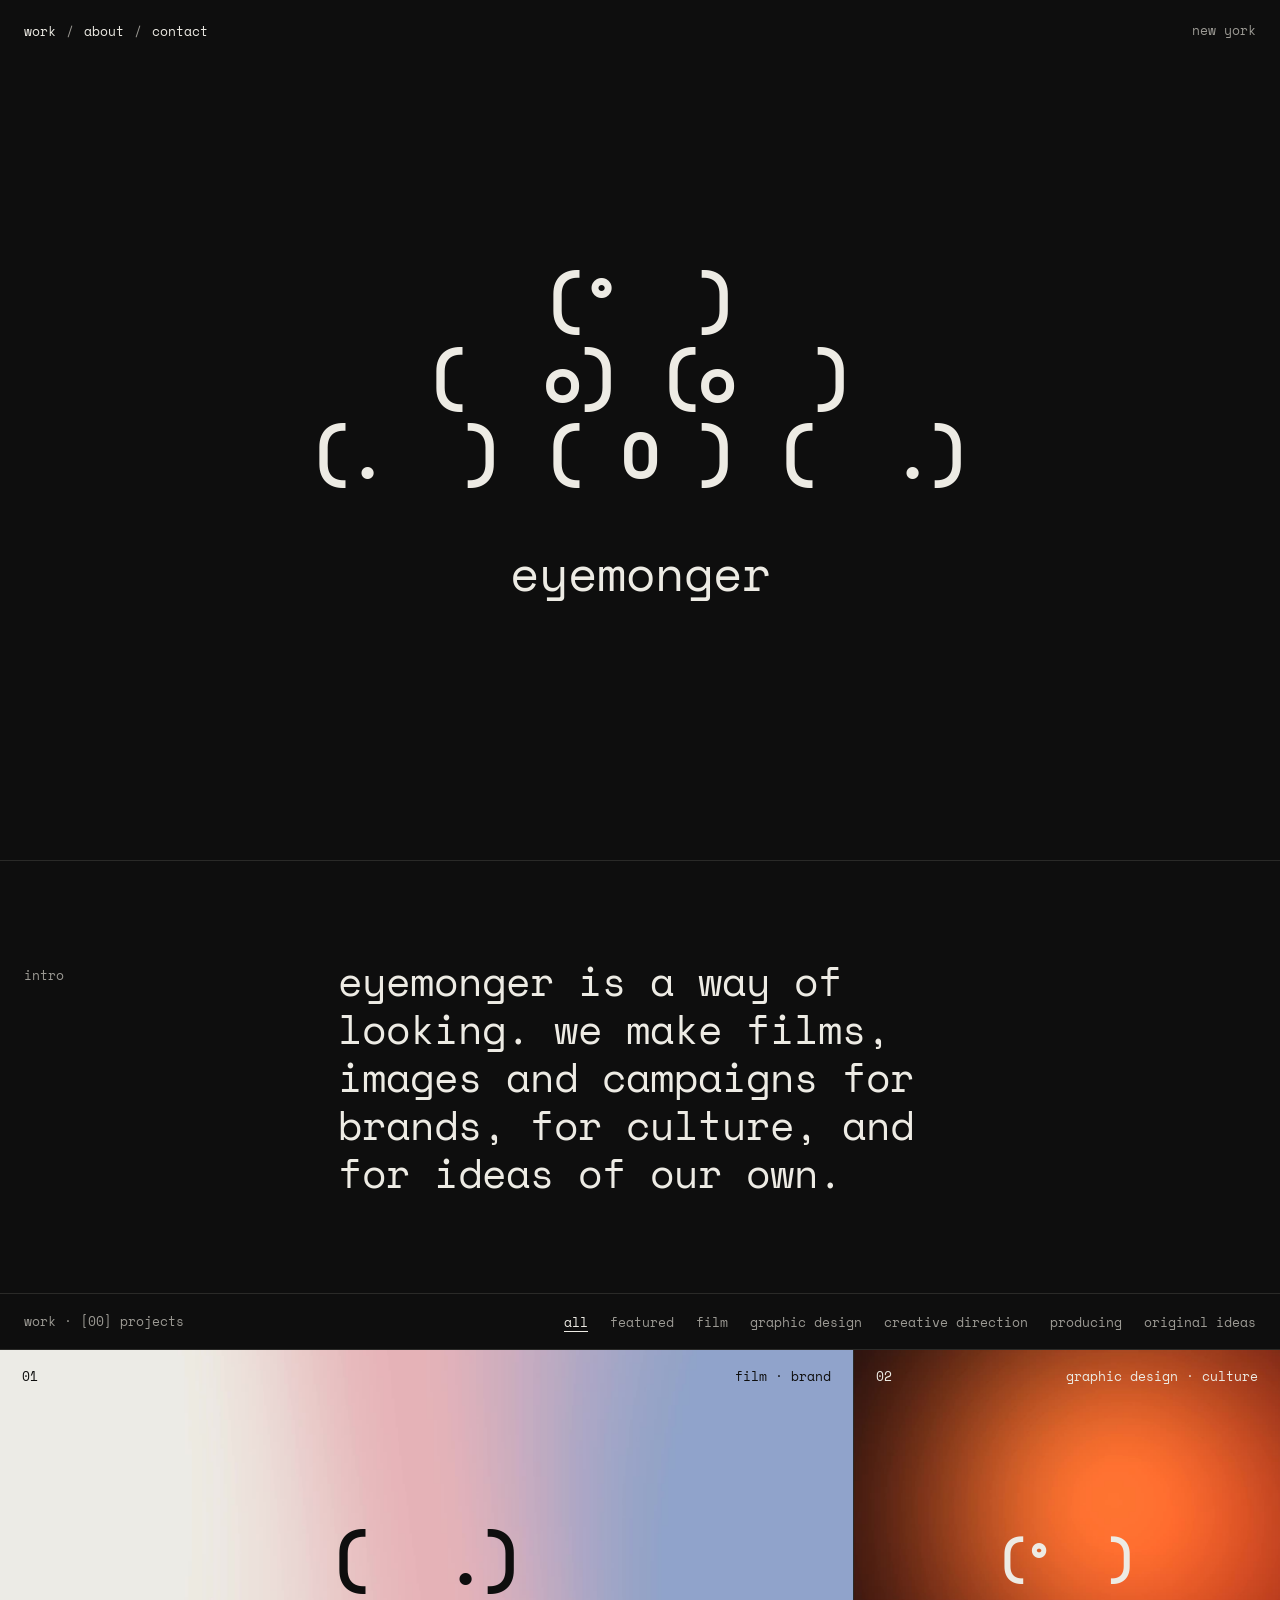
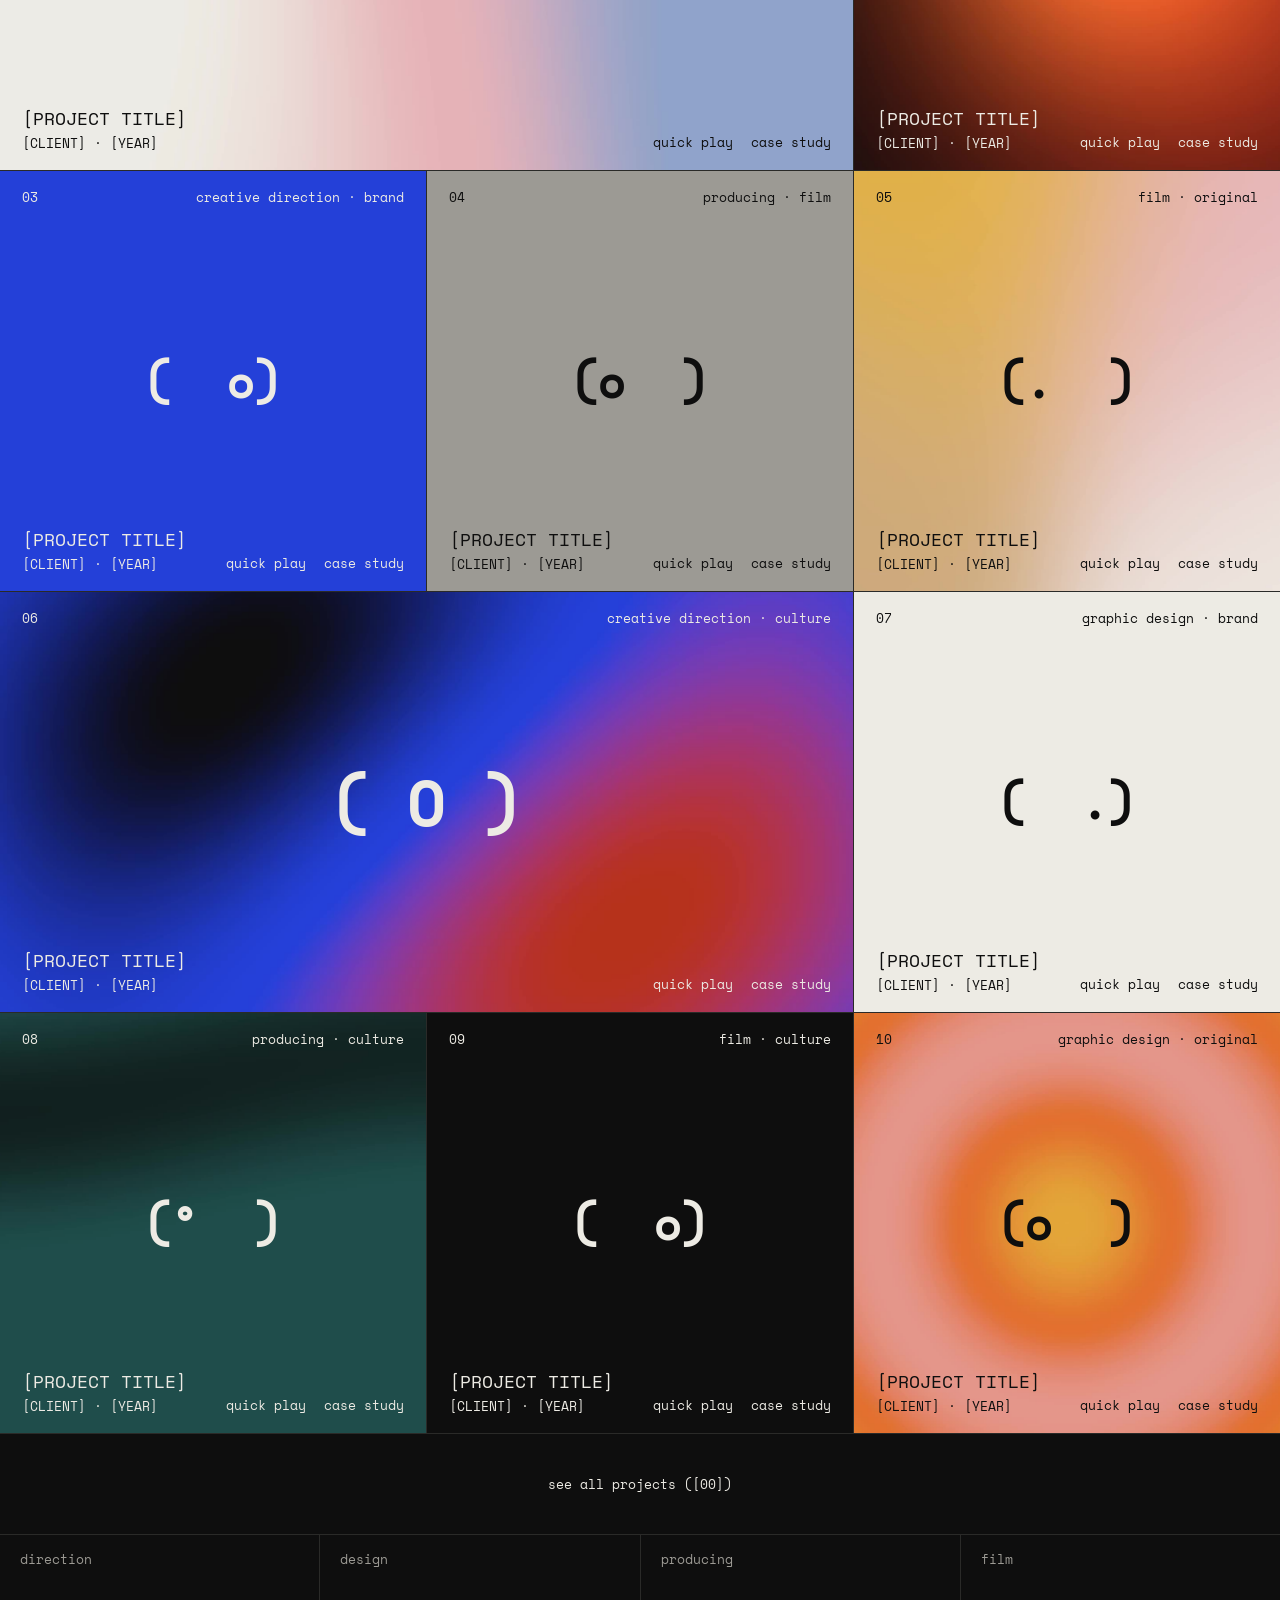
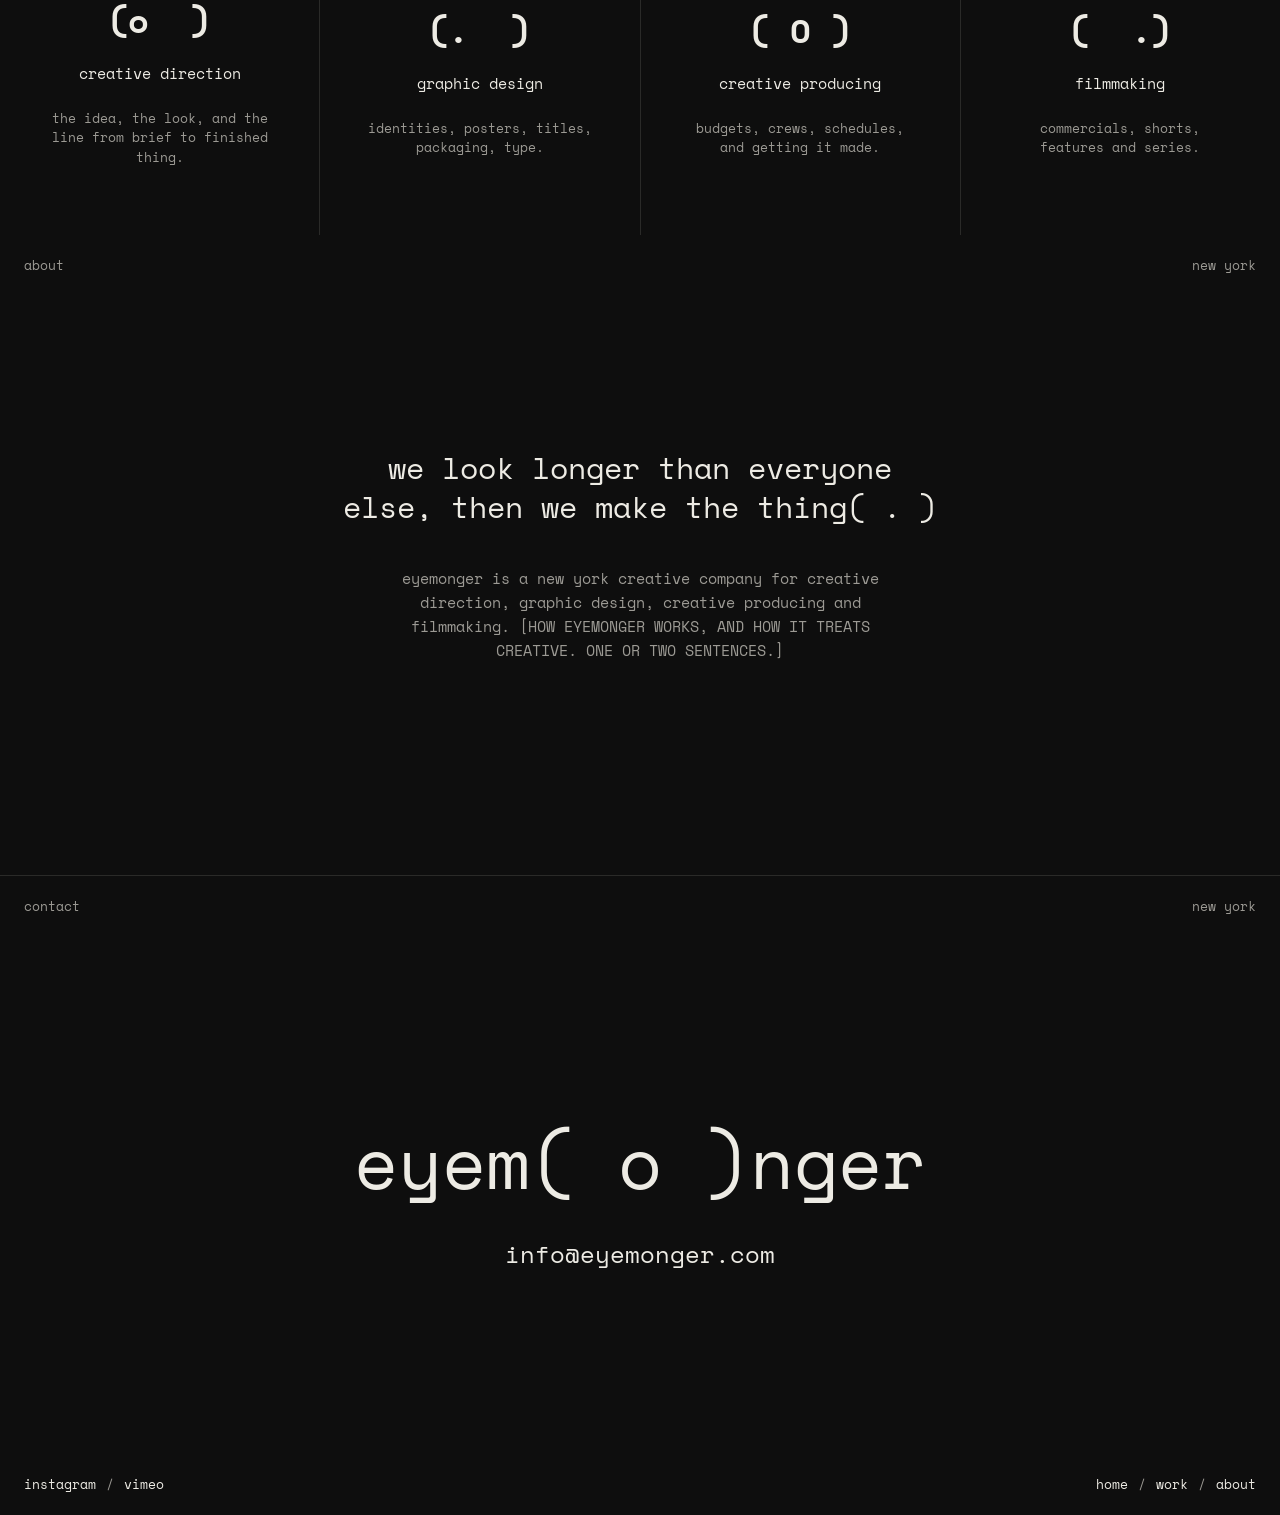
==== index.html @ 4ef723d6 "Add six placeholder gradient loops to the work wall and quick play Co-Authored-By: Claude Opus 5.5 <" ====
<!doctype html>
<html lang="en">
<head>
<meta charset="utf-8">
<meta name="viewport" content="width=device-width, initial-scale=1">
<title>Eyemonger</title>
<meta name="description" content="eyemonger is a new york creative company for creative direction, graphic design, creative producing and filmmaking.">
<meta property="og:title" content="Eyemonger">
<meta property="og:description" content="creative direction, graphic design, creative producing and filmmaking. new york.">
<meta name="theme-color" content="#0E0E0E">
<link rel="icon" href="favicon.svg" type="image/svg+xml">
<link rel="preconnect" href="https://fonts.googleapis.com">
<link rel="preconnect" href="https://fonts.gstatic.com" crossorigin>
<link rel="stylesheet" href="https://fonts.googleapis.com/css2?family=Space+Mono:wght@400;700&display=swap">
<link rel="stylesheet" href="styles.css?v=3">
</head>
<body>
<main id="top">
  <section class="frame hero" aria-label="Eyemonger">
    <nav class="corner tl links" aria-label="Main">
      <a href="#work">work</a><span>/</span><a href="#about">about</a><span>/</span><a href="#contact">contact</a>
    </nav>
    <div class="corner tr">new york</div>

    <div class="pile eye" role="img" aria-label="A pile of six typed eyes">
      <div><span data-eye="p0">(°  )</span></div>
      <div><span data-eye="p1">(  o)</span><span data-eye="p2">(o  )</span></div>
      <div><span data-eye="p3">(.  )</span><span data-eye="p4">( O )</span><span data-eye="p5">(  .)</span></div>
    </div>
    <h1 class="word">eyemonger</h1>
  </section>

  <section class="intro" aria-label="Introduction">
    <span class="label">intro</span>
    <p>eyemonger is a way of looking. we make films, images and campaigns for brands, for culture, and for ideas of our own.</p>
  </section>

  <section id="work" aria-label="Work">
    <div class="bar">
      <span class="label">work · [00] projects</span>
      <div class="filters" role="group" aria-label="Filter work">
        <button type="button" data-f="all" aria-pressed="true">all</button>
        <button type="button" data-f="featured" aria-pressed="false">featured</button>
        <button type="button" data-f="film" aria-pressed="false">film</button>
        <button type="button" data-f="design" aria-pressed="false">graphic design</button>
        <button type="button" data-f="direction" aria-pressed="false">creative direction</button>
        <button type="button" data-f="producing" aria-pressed="false">producing</button>
        <button type="button" data-f="original" aria-pressed="false">original ideas</button>
      </div>
    </div>
    <div class="wall" id="wall"></div>
    <div class="more"><a href="#work">see all projects ([00])</a></div>
  </section>

  <section class="do" aria-label="What we do">
    <div><span class="corner tl" style="left:20px;top:18px">direction</span><span class="eye" data-eye="d0">( o )</span><h3>creative direction</h3><p>the idea, the look, and the line from brief to finished thing.</p></div>
    <div><span class="corner tl" style="left:20px;top:18px">design</span><span class="eye" data-eye="d1">( o )</span><h3>graphic design</h3><p>identities, posters, titles, packaging, type.</p></div>
    <div><span class="corner tl" style="left:20px;top:18px">producing</span><span class="eye" data-eye="d2">( o )</span><h3>creative producing</h3><p>budgets, crews, schedules, and getting it made.</p></div>
    <div><span class="corner tl" style="left:20px;top:18px">film</span><span class="eye" data-eye="d3">( o )</span><h3>filmmaking</h3><p>commercials, shorts, features and series.</p></div>
  </section>

  <section id="about" class="frame about" aria-label="About">
    <div class="corner tl">about</div>
    <div class="corner tr">new york</div>
    <p>we look longer than everyone else, then we make the thing<span class="eye inline" data-eye="ab" data-n="3" aria-hidden="true">( . )</span></p>
    <p class="small">eyemonger is a new york creative company for creative direction, graphic design, creative producing and filmmaking. [HOW EYEMONGER WORKS, AND HOW IT TREATS CREATIVE. ONE OR TWO SENTENCES.]</p>
  </section>

  <footer id="contact" class="frame contact" aria-label="Contact">
    <div class="corner tl">contact</div>
    <div class="corner tr">new york</div>
    <div class="corner bl links"><a href="#contact">instagram</a><span>/</span><a href="#contact">vimeo</a></div>
    <nav class="corner br links" aria-label="Footer"><a href="#top">home</a><span>/</span><a href="#work">work</a><span>/</span><a href="#about">about</a></nav>
    <p class="cword" aria-label="Eyemonger">eyem<span class="eye" data-eye="wm" data-n="3" aria-hidden="true">( o )</span>nger</p>
    <p class="mail">info@eyemonger.com</p>
  </footer>
</main>

<div class="player" id="player" role="dialog" aria-modal="true" aria-label="Quick play" hidden>
  <video class="bgv" id="plVideo" muted loop playsinline aria-hidden="true" hidden></video>
  <div class="corner tl" id="plTitle">[PROJECT TITLE]</div>
  <div class="corner tr"><button type="button" id="plClose">(close)</button></div>
  <span class="eye" data-eye="pl" aria-hidden="true">( o )</span>
  <div class="corner bl">[VIDEO]</div>
  <div class="corner br">[00:00]</div>
</div>
<script src="main.js?v=3"></script>
</body>
</html>
---- styles.css ----
/* Layout: the 7G frame. Black field, grey labels pinned to corners, centered type; work as a wall of cells split by 1px rules. Single dark look by design. */
:root{
  --ink:#0E0E0E;
  --paper:#EDEBE4;
  --rule:#2A2A28;
  --stone:#9C9A94;
  --mono:'Space Mono', ui-monospace, 'SFMono-Regular', Menlo, Consolas, monospace;
  --gut:24px;
  color-scheme:dark;
}
*{box-sizing:border-box}
[hidden]{display:none!important}
html,body{margin:0}
body{background:var(--ink);color:var(--paper);font-family:var(--mono);font-size:15px;line-height:1.6;overflow-x:clip}
a{color:var(--paper);text-decoration:none}
a:hover{text-decoration:underline;text-underline-offset:4px}
button{font-family:inherit;font-size:inherit;color:inherit;background:none;border:0;padding:0;cursor:pointer}
a:focus-visible,button:focus-visible{outline:1px solid currentColor;outline-offset:3px}
.eye{white-space:pre;font-weight:700;line-height:1}
.label{font-size:13px;line-height:1;color:var(--stone)}
@keyframes caret{0%,49%{opacity:1}50%,100%{opacity:0}}
.caret{animation:caret 1s infinite}
@media (prefers-reduced-motion:reduce){.caret{animation:none}}

/* frame: a section with four corner slots */
.frame{position:relative;display:flex;flex-direction:column;align-items:center;justify-content:center;text-align:center}
.corner{position:absolute;font-size:13px;line-height:1;color:var(--stone)}
.tl{left:var(--gut);top:var(--gut)}
.tr{right:var(--gut);top:var(--gut);text-align:right}
.bl{left:var(--gut);bottom:var(--gut)}
.br{right:var(--gut);bottom:var(--gut);text-align:right}
.links{display:flex;gap:10px;align-items:center}
.links a{display:inline-flex;align-items:center;min-height:44px}
.bl.links,.br.links{bottom:calc(var(--gut) - 15px)}
.tl.links{top:calc(var(--gut) - 15px)}
.hero .tl.links{color:var(--stone)}

/* hero */
.hero{min-height:860px;gap:56px;padding-block:140px}
.pile{display:flex;flex-direction:column;align-items:center;font-size:64px;line-height:1.2}
.pile div{display:flex;gap:.6em}
.word{margin:0;font-size:48px;font-weight:400;line-height:1;white-space:pre}

/* intro */
.intro{border-top:1px solid var(--rule);padding:96px var(--gut);display:grid;grid-template-columns:repeat(4,minmax(0,1fr));gap:24px}
.intro .label{padding-top:12px}
.intro p{grid-column:span 3;margin:0;max-width:30ch;font-size:40px;line-height:1.2;text-wrap:balance}

/* work bar */
.bar{display:flex;justify-content:space-between;align-items:center;flex-wrap:wrap;gap:4px 24px;min-height:56px;padding:0 var(--gut);border-top:1px solid var(--rule);font-size:13px}
.filters{display:flex;flex-wrap:wrap;gap:0 22px}
.filters button{min-height:44px;color:var(--stone);white-space:pre}
.filters button[aria-pressed="true"]{color:var(--paper);text-decoration:underline;text-underline-offset:4px}

/* wall */
.wall{display:grid;grid-template-columns:repeat(3,minmax(0,1fr));grid-auto-rows:420px;gap:1px;background:var(--rule);border-block:1px solid var(--rule)}
.tile{position:relative;display:flex;align-items:center;justify-content:center;background:var(--bg);color:var(--fg);transition:opacity .35s ease}
.tile.wide{grid-column:span 2}
.tile .eye{font-size:46px}
.tile.wide .eye{font-size:64px}
.tile .corner{color:inherit;font-size:13px}
.tile .tl,.tile .tr{top:20px}
.tile .tl{left:22px}.tile .tr{right:22px}
.tile .bl{left:22px;bottom:20px;text-align:left;display:flex;flex-direction:column;gap:8px}
.tile .bl strong{font-size:18px;font-weight:400;line-height:1.1}
.tile .br{right:22px;bottom:6px;display:flex;gap:18px}
.tile .br button,.tile .br a{min-height:44px;display:inline-flex;align-items:center;color:inherit}
.tile.off{opacity:.16}
.bgv{position:absolute;inset:0;width:100%;height:100%;object-fit:cover;display:block;pointer-events:none}
.tile .eye,.player .eye{position:relative;z-index:1}
.tile .corner,.player .corner{z-index:1}
.more{display:flex;justify-content:center;padding:28px var(--gut);font-size:13px}
.more a{min-height:44px;display:inline-flex;align-items:center}

/* what we do */
.do{border-top:1px solid var(--rule);display:grid;grid-template-columns:repeat(4,minmax(0,1fr));gap:1px;background:var(--rule)}
.do div{position:relative;background:var(--ink);height:300px;display:flex;flex-direction:column;align-items:center;justify-content:center;gap:24px;padding:0 20px;text-align:center}
.do .eye{font-size:34px}
.do h3{margin:0;font-size:15px;font-weight:400}
.do p{margin:0;font-size:13px;line-height:1.5;color:var(--stone);max-width:28ch}

/* about + contact frames */
.about{min-height:640px;gap:40px;padding:120px var(--gut)}
.about .eye{font-size:64px}
.about .eye.inline{font-size:inherit;line-height:inherit}
.about p{margin:0;max-width:34ch;font-size:30px;line-height:1.3;text-wrap:balance}
.about p.small{max-width:56ch;font-size:15px;line-height:1.6;color:var(--stone);text-wrap:pretty}
.contact{min-height:640px;gap:44px;border-top:1px solid var(--rule);padding:120px var(--gut)}
.contact .pile{font-size:34px}
.mail{margin:0;font-size:24px;line-height:1;white-space:pre;user-select:all}
.cword{margin:0;font-size:72px;line-height:1;white-space:pre}
.cword .eye,.eye.inline{font-weight:400}
.contact dl{display:grid;grid-template-columns:auto auto;gap:6px 24px;margin:0;font-size:13px;text-align:left}
.contact dt{color:var(--stone)}
.contact dd{margin:0}

/* player */
.player{position:fixed;inset:0;z-index:20;background:var(--bg);color:var(--fg);display:flex;align-items:center;justify-content:center}
.player .eye{font-size:96px}
.player .corner{color:inherit}
.player .tr{top:calc(var(--gut) - 15px + env(safe-area-inset-top,0px));right:calc(var(--gut) + env(safe-area-inset-right,0px))}
.player .tr button{min-height:44px;font-size:13px}

@media (max-width:760px){
  :root{--gut:16px}
  .hero{min-height:0;padding-block:120px 110px;gap:40px}
  .pile{font-size:24px}
  .word{font-size:28px}
  .corner.tl{max-width:60%}
  .intro{grid-template-columns:1fr;padding-block:64px}
  .intro p{grid-column:auto;font-size:24px}
  .wall{grid-template-columns:1fr;grid-auto-rows:320px}
  .tile.wide{grid-column:auto}
  .tile.wide .eye,.tile .eye{font-size:40px}
  .do{grid-template-columns:repeat(2,minmax(0,1fr))}
  .do div{height:240px}
  .do .corner{display:none}
  .about{min-height:0;padding-block:96px}
  .about p{font-size:22px}
  .contact{min-height:0;padding-block:96px 120px}
  .mail{font-size:18px}
  .cword{font-size:44px}
  .player .eye{font-size:48px}
}
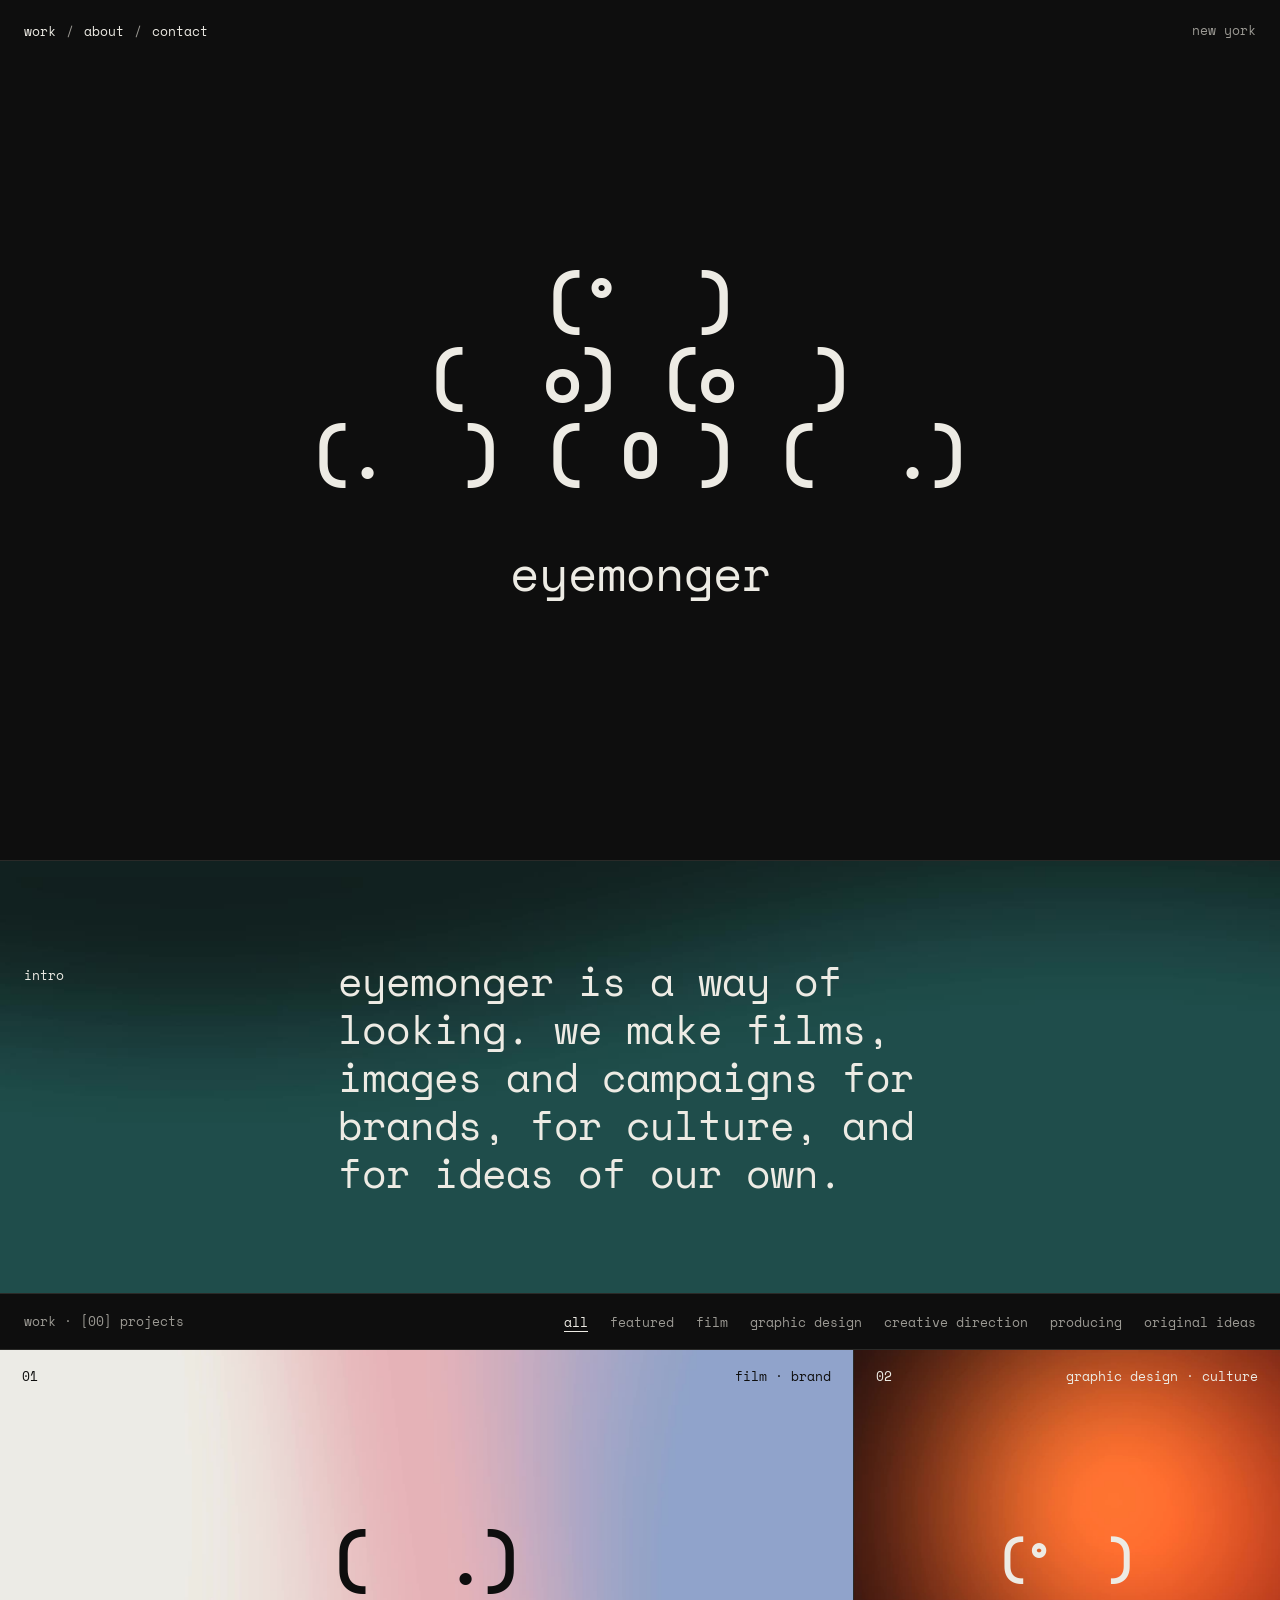
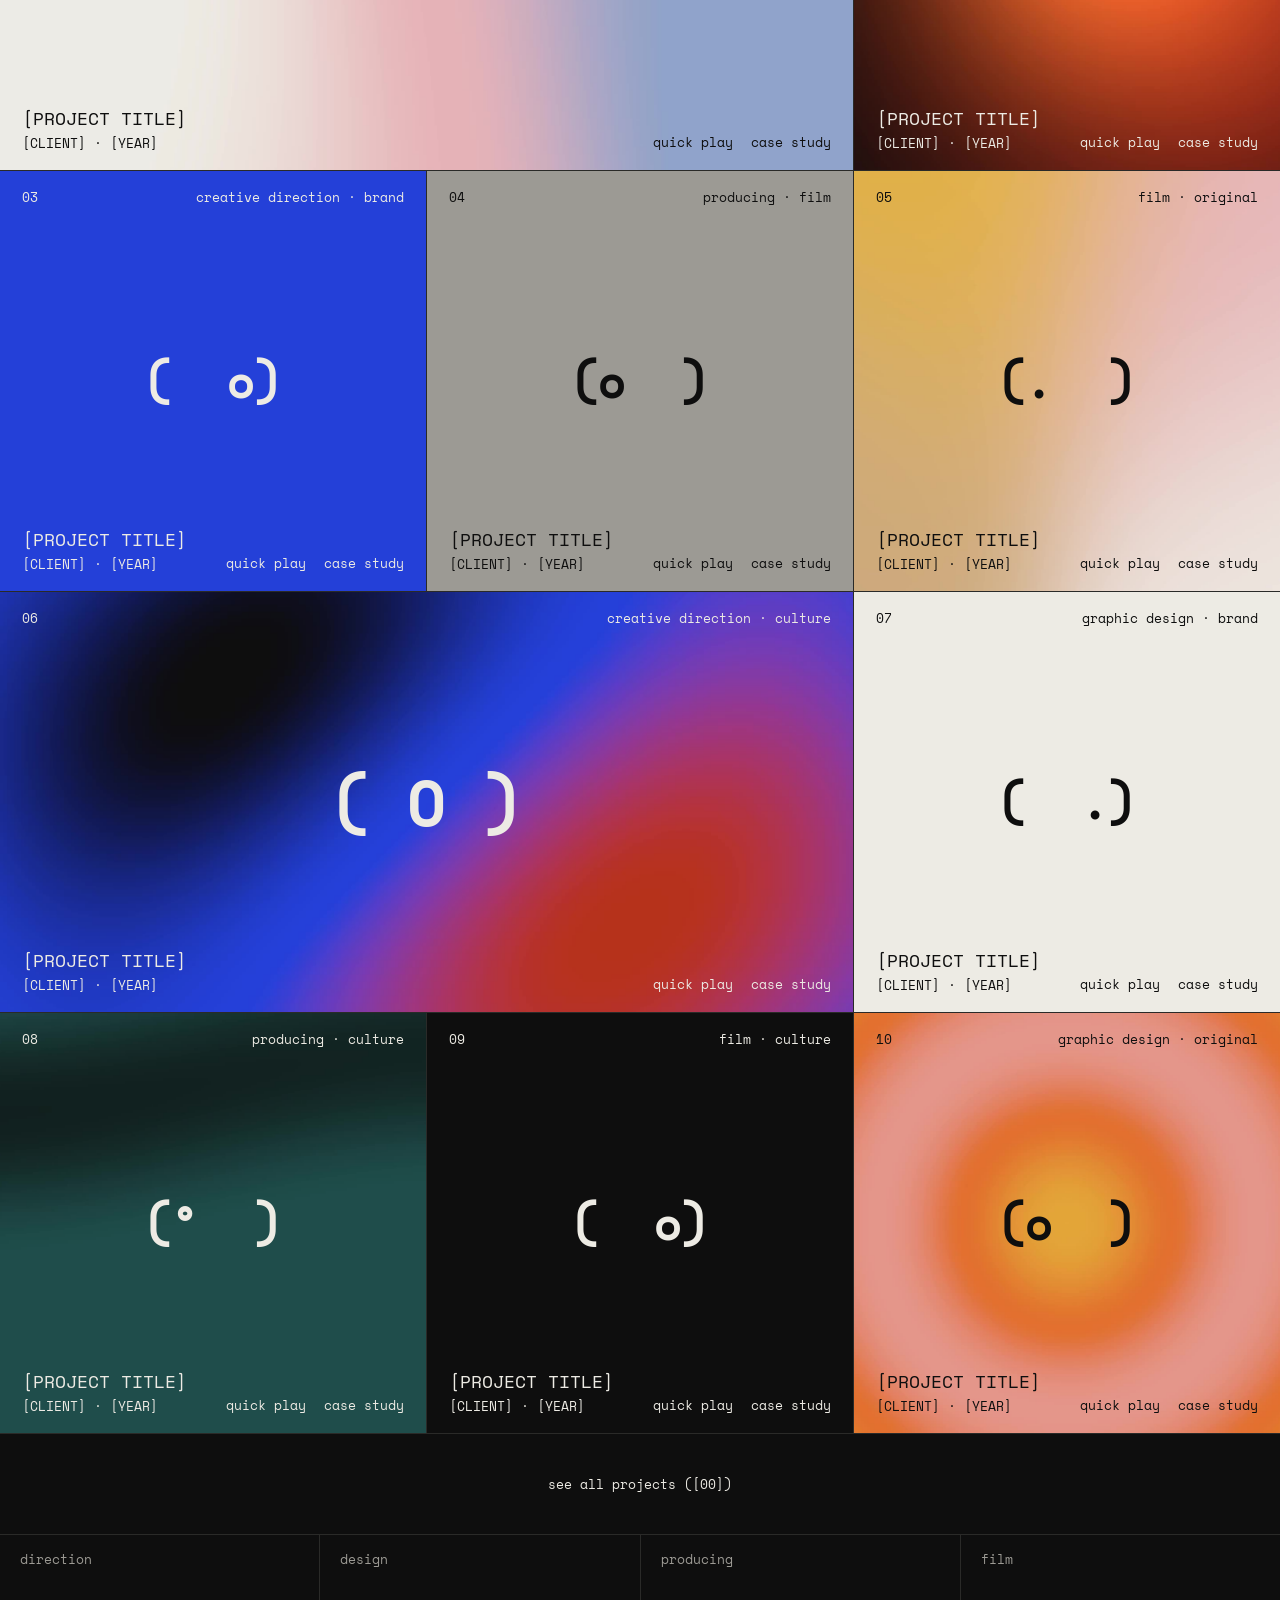
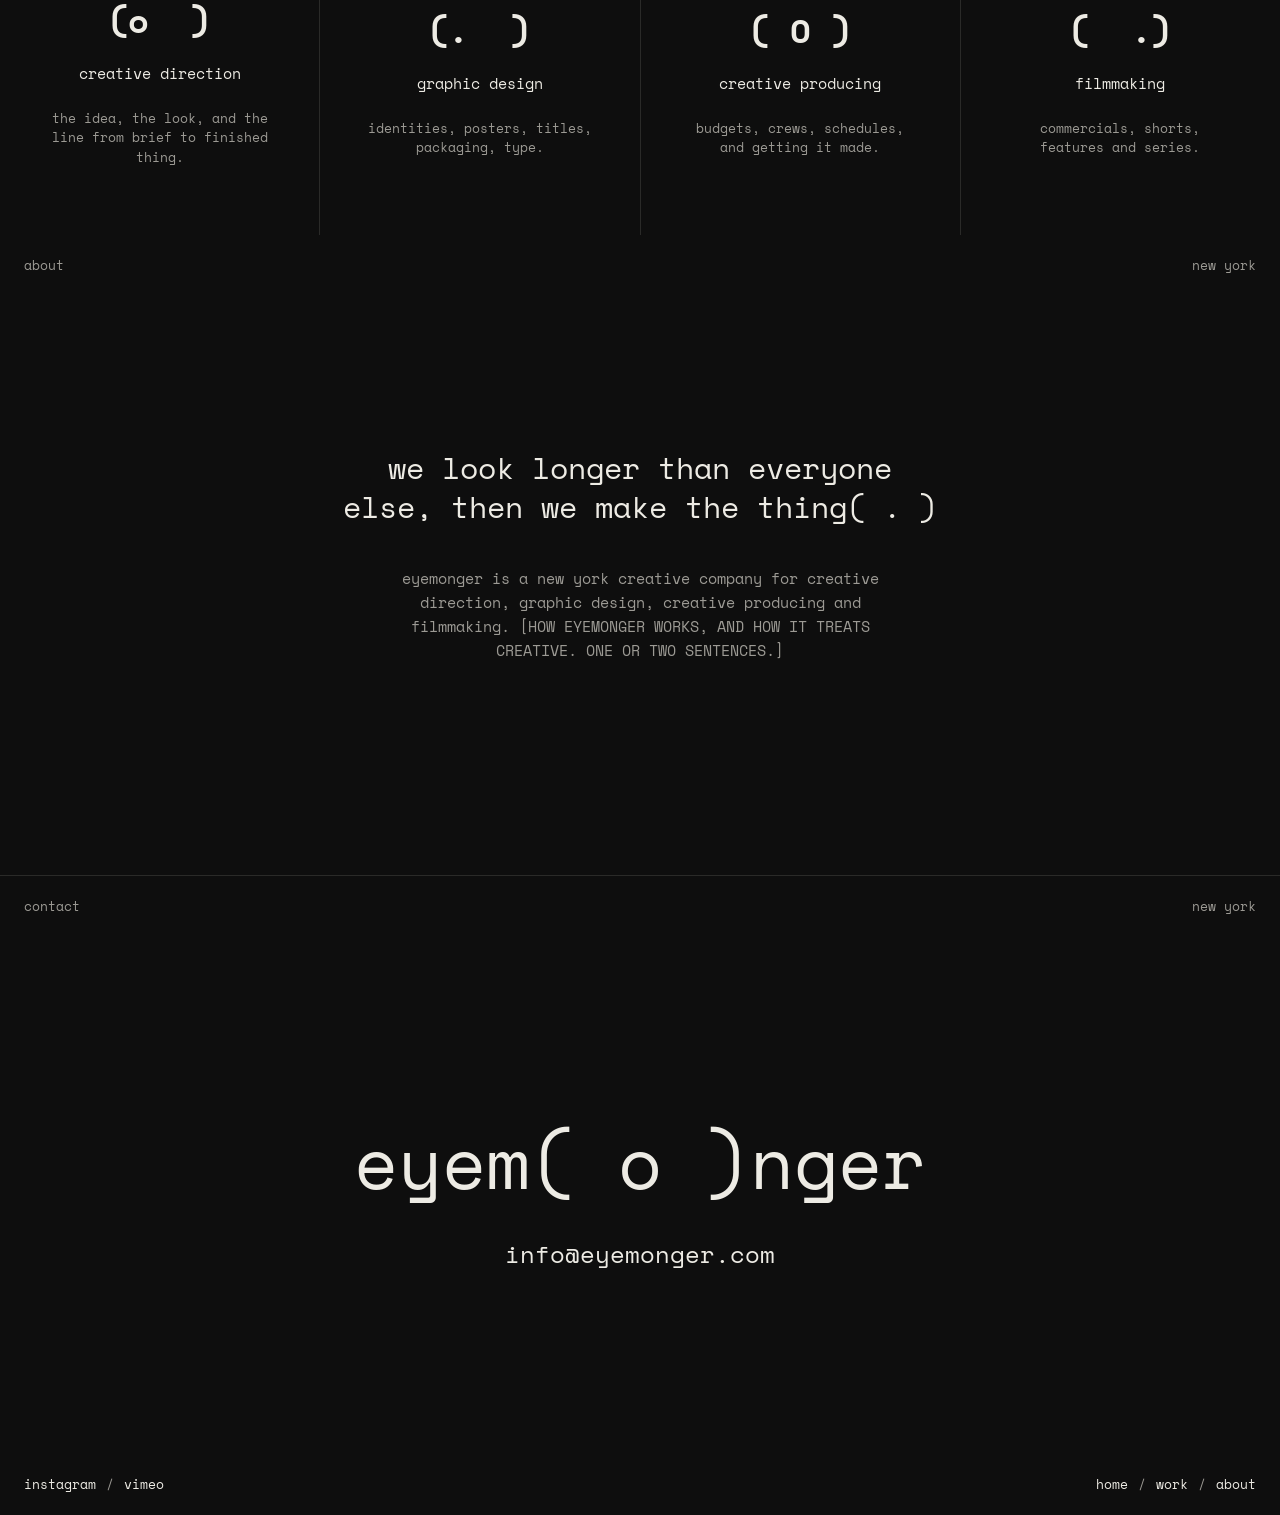
==== commit f0b0a73c: "Play the tide loop behind the intro Co-Authored-By: Claude Opus 5.5 <noreply@anthropic.com> Claude-S" ====
--- a/index.html
+++ b/index.html
@@ -12,7 +12,7 @@
 <link rel="preconnect" href="https://fonts.googleapis.com">
 <link rel="preconnect" href="https://fonts.gstatic.com" crossorigin>
 <link rel="stylesheet" href="https://fonts.googleapis.com/css2?family=Space+Mono:wght@400;700&display=swap">
-<link rel="stylesheet" href="styles.css?v=3">
+<link rel="stylesheet" href="styles.css?v=4">
 </head>
 <body>
 <main id="top">
@@ -31,6 +31,7 @@
   </section>
 
   <section class="intro" aria-label="Introduction">
+    <video class="bgv" src="media/loop-04-tide.mp4" poster="media/loop-04-tide.jpg" muted loop playsinline preload="metadata" aria-hidden="true"></video>
     <span class="label">intro</span>
     <p>eyemonger is a way of looking. we make films, images and campaigns for brands, for culture, and for ideas of our own.</p>
   </section>
@@ -84,6 +85,6 @@
   <div class="corner bl">[VIDEO]</div>
   <div class="corner br">[00:00]</div>
 </div>
-<script src="main.js?v=3"></script>
+<script src="main.js?v=4"></script>
 </body>
 </html>
--- a/styles.css
+++ b/styles.css
@@ -43,7 +43,9 @@
 
 /* intro */
 .intro{border-top:1px solid var(--rule);padding:96px var(--gut);display:grid;grid-template-columns:repeat(4,minmax(0,1fr));gap:24px}
-.intro .label{padding-top:12px}
+.intro{position:relative;overflow:hidden;isolation:isolate}
+.intro .bgv{z-index:-1}
+.intro .label{padding-top:12px;color:var(--paper)}
 .intro p{grid-column:span 3;margin:0;max-width:30ch;font-size:40px;line-height:1.2;text-wrap:balance}
 
 /* work bar */
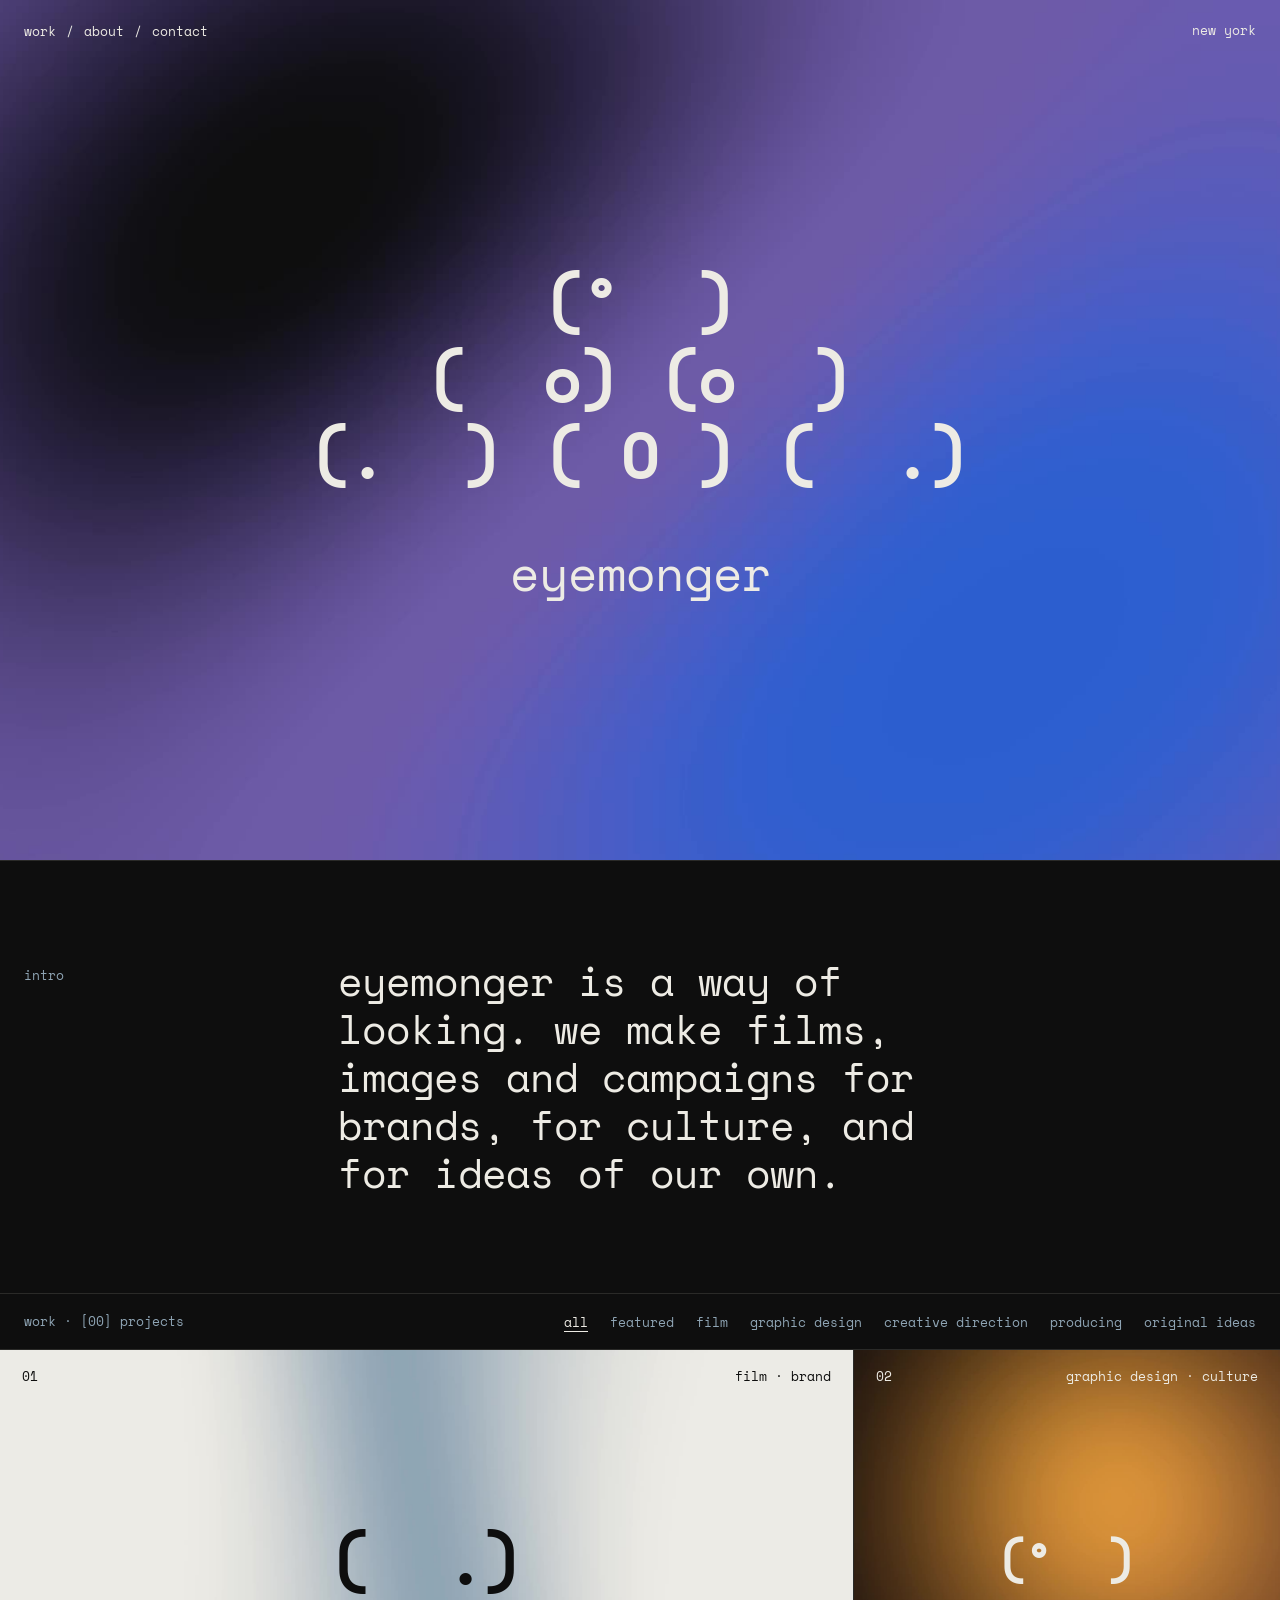
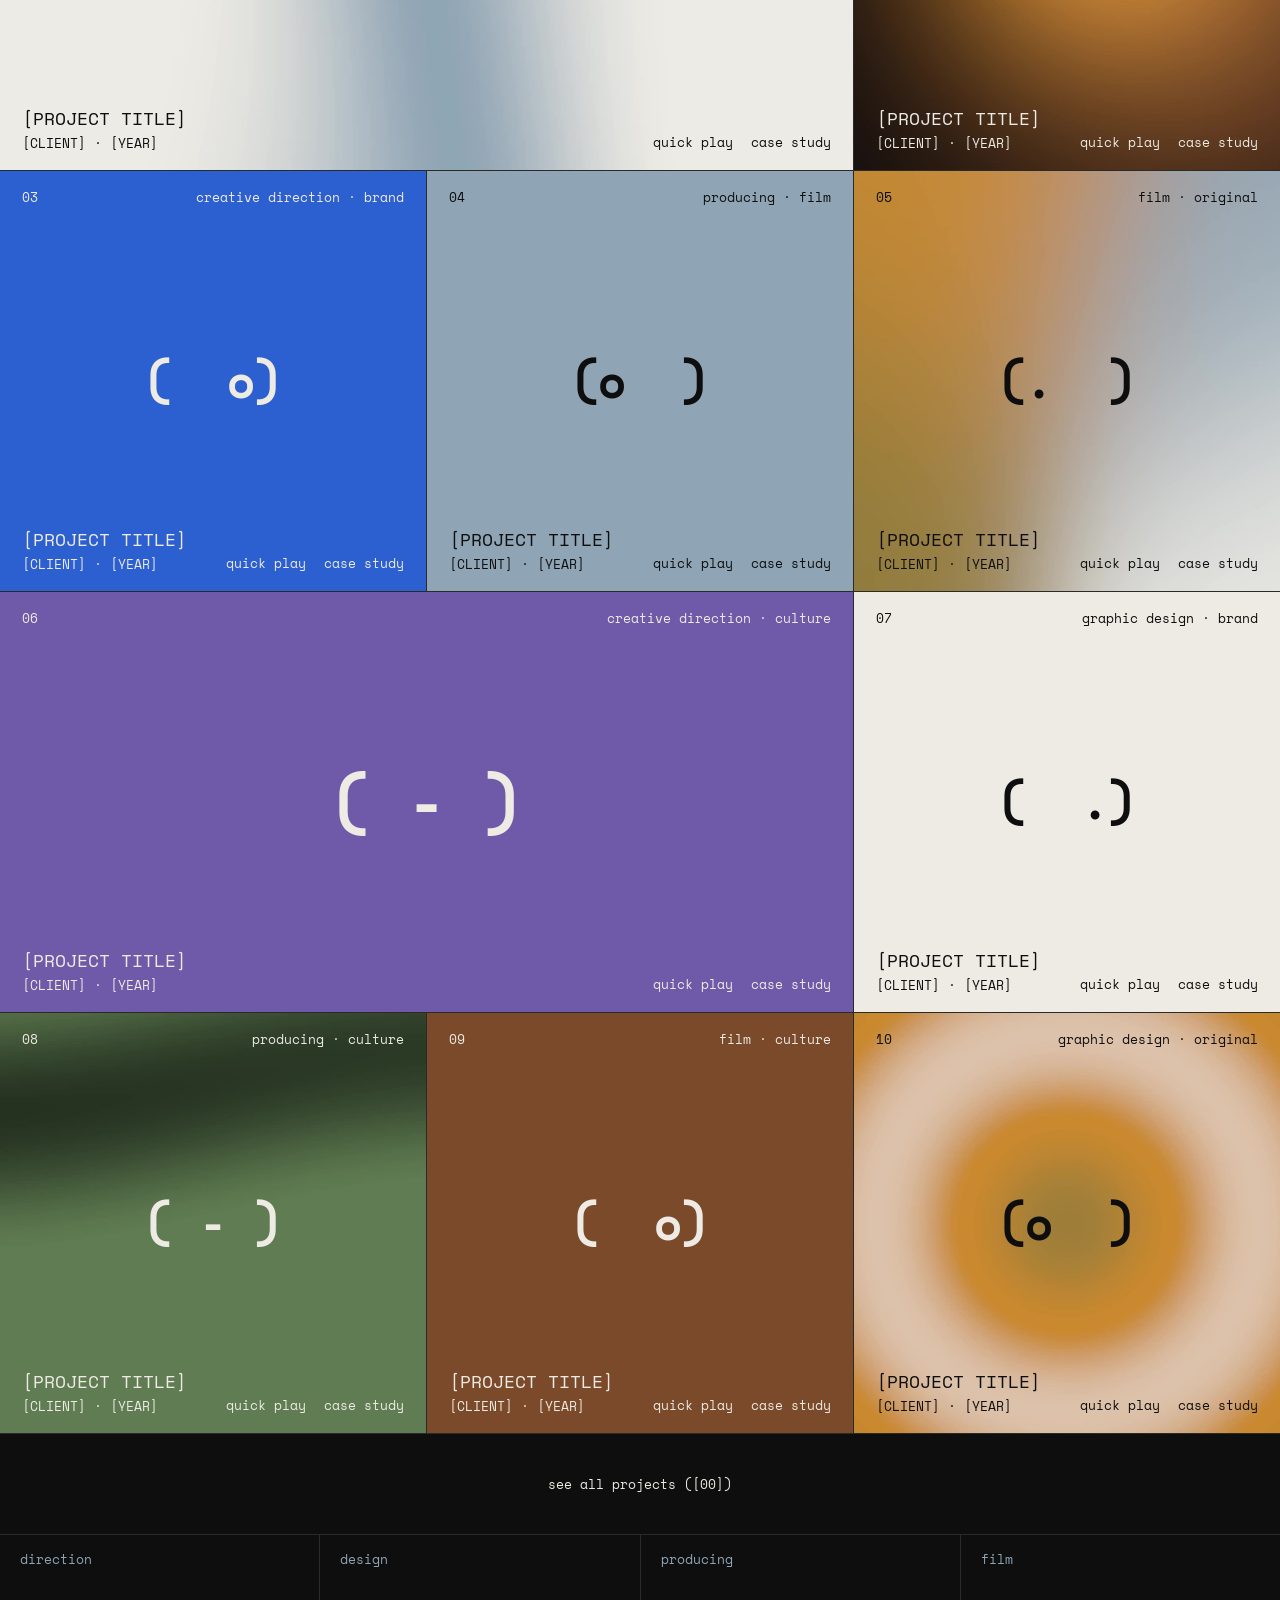
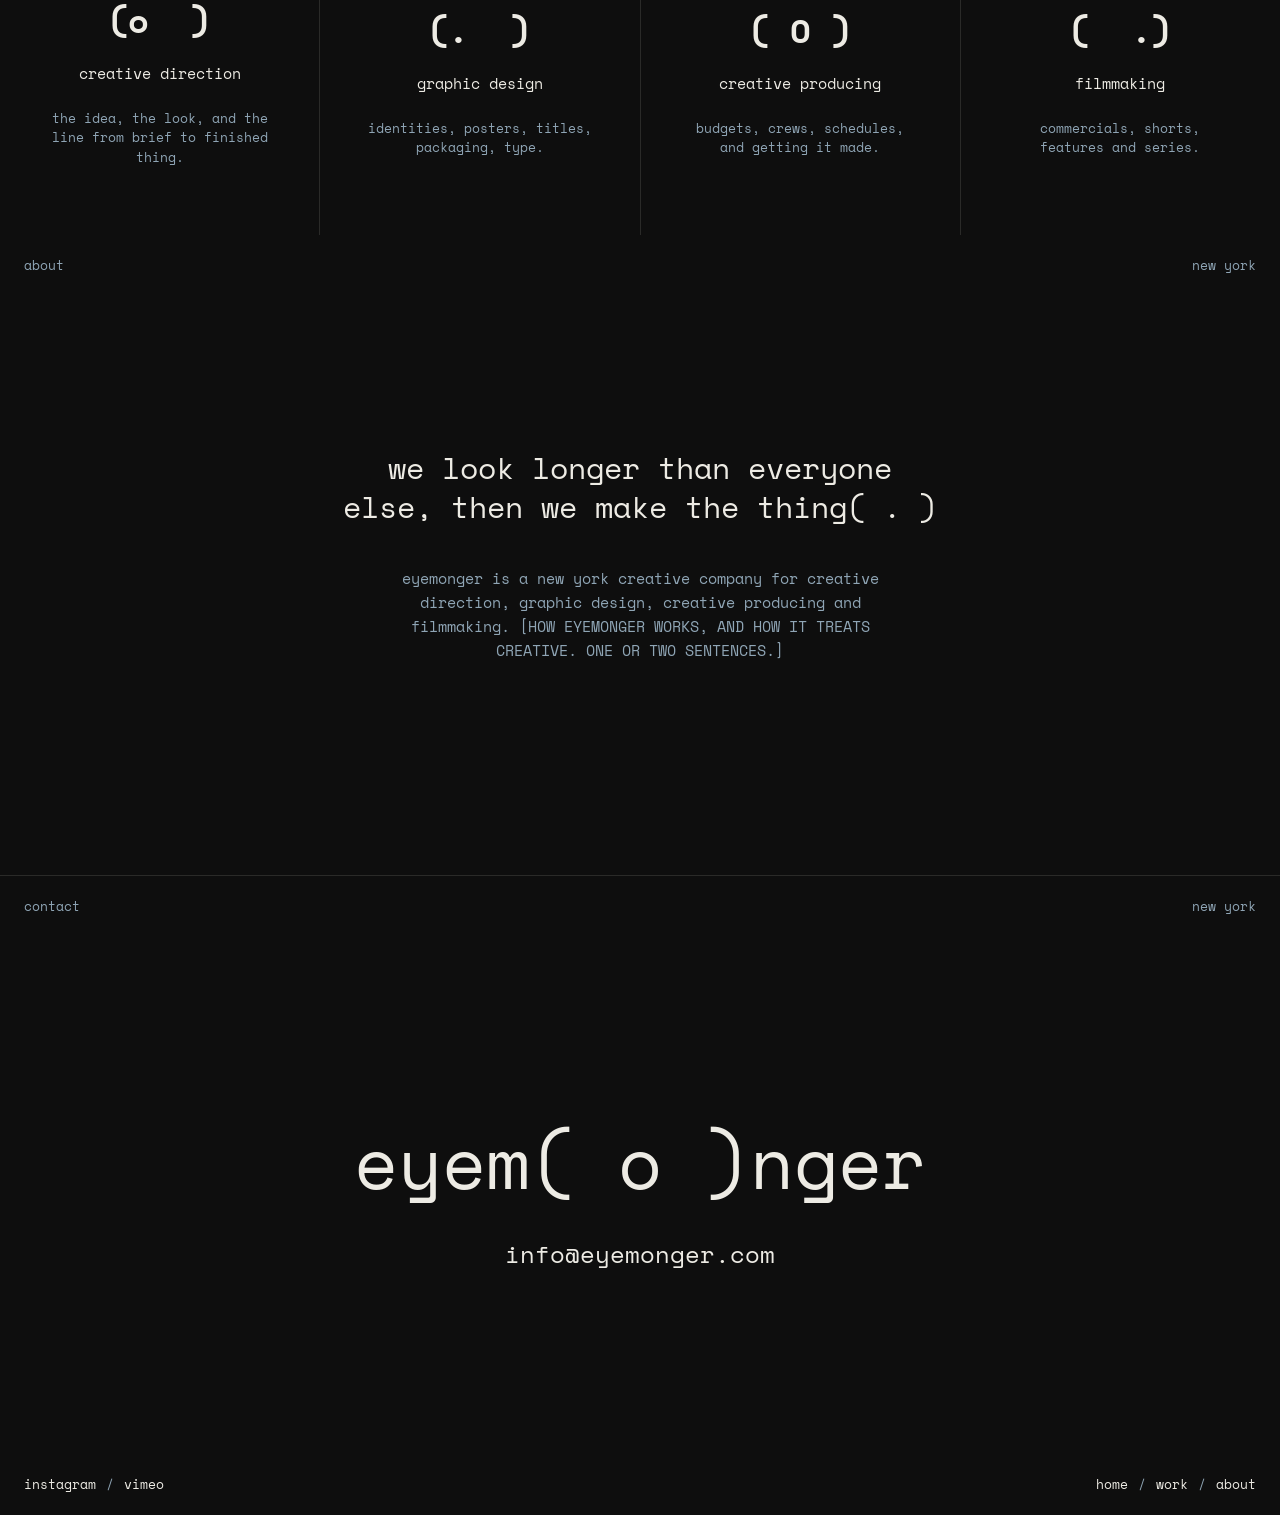
==== commit ca3cc802: "New brand palette; flow loop behind the hero, intro back to black Re-render all six loops in the off" ====
--- a/index.html
+++ b/index.html
@@ -12,11 +12,12 @@
 <link rel="preconnect" href="https://fonts.googleapis.com">
 <link rel="preconnect" href="https://fonts.gstatic.com" crossorigin>
 <link rel="stylesheet" href="https://fonts.googleapis.com/css2?family=Space+Mono:wght@400;700&display=swap">
-<link rel="stylesheet" href="styles.css?v=4">
+<link rel="stylesheet" href="styles.css?v=5">
 </head>
 <body>
 <main id="top">
   <section class="frame hero" aria-label="Eyemonger">
+    <video class="bgv" src="media/loop-06-flow.mp4?v=2" poster="media/loop-06-flow.jpg?v=2" muted loop playsinline preload="auto" aria-hidden="true"></video>
     <nav class="corner tl links" aria-label="Main">
       <a href="#work">work</a><span>/</span><a href="#about">about</a><span>/</span><a href="#contact">contact</a>
     </nav>
@@ -31,7 +32,6 @@
   </section>
 
   <section class="intro" aria-label="Introduction">
-    <video class="bgv" src="media/loop-04-tide.mp4" poster="media/loop-04-tide.jpg" muted loop playsinline preload="metadata" aria-hidden="true"></video>
     <span class="label">intro</span>
     <p>eyemonger is a way of looking. we make films, images and campaigns for brands, for culture, and for ideas of our own.</p>
   </section>
@@ -85,6 +85,6 @@
   <div class="corner bl">[VIDEO]</div>
   <div class="corner br">[00:00]</div>
 </div>
-<script src="main.js?v=4"></script>
+<script src="main.js?v=5"></script>
 </body>
 </html>
--- a/styles.css
+++ b/styles.css
@@ -3,7 +3,7 @@
   --ink:#0E0E0E;
   --paper:#EDEBE4;
   --rule:#2A2A28;
-  --stone:#9C9A94;
+  --stone:#8FA5B5;
   --mono:'Space Mono', ui-monospace, 'SFMono-Regular', Menlo, Consolas, monospace;
   --gut:24px;
   color-scheme:dark;
@@ -33,7 +33,9 @@
 .links a{display:inline-flex;align-items:center;min-height:44px}
 .bl.links,.br.links{bottom:calc(var(--gut) - 15px)}
 .tl.links{top:calc(var(--gut) - 15px)}
-.hero .tl.links{color:var(--stone)}
+.hero{overflow:hidden;isolation:isolate}
+.hero .bgv{z-index:-1}
+.hero .corner,.hero .tl.links{color:var(--paper)}
 
 /* hero */
 .hero{min-height:860px;gap:56px;padding-block:140px}
@@ -43,9 +45,7 @@
 
 /* intro */
 .intro{border-top:1px solid var(--rule);padding:96px var(--gut);display:grid;grid-template-columns:repeat(4,minmax(0,1fr));gap:24px}
-.intro{position:relative;overflow:hidden;isolation:isolate}
-.intro .bgv{z-index:-1}
-.intro .label{padding-top:12px;color:var(--paper)}
+.intro .label{padding-top:12px}
 .intro p{grid-column:span 3;margin:0;max-width:30ch;font-size:40px;line-height:1.2;text-wrap:balance}
 
 /* work bar */
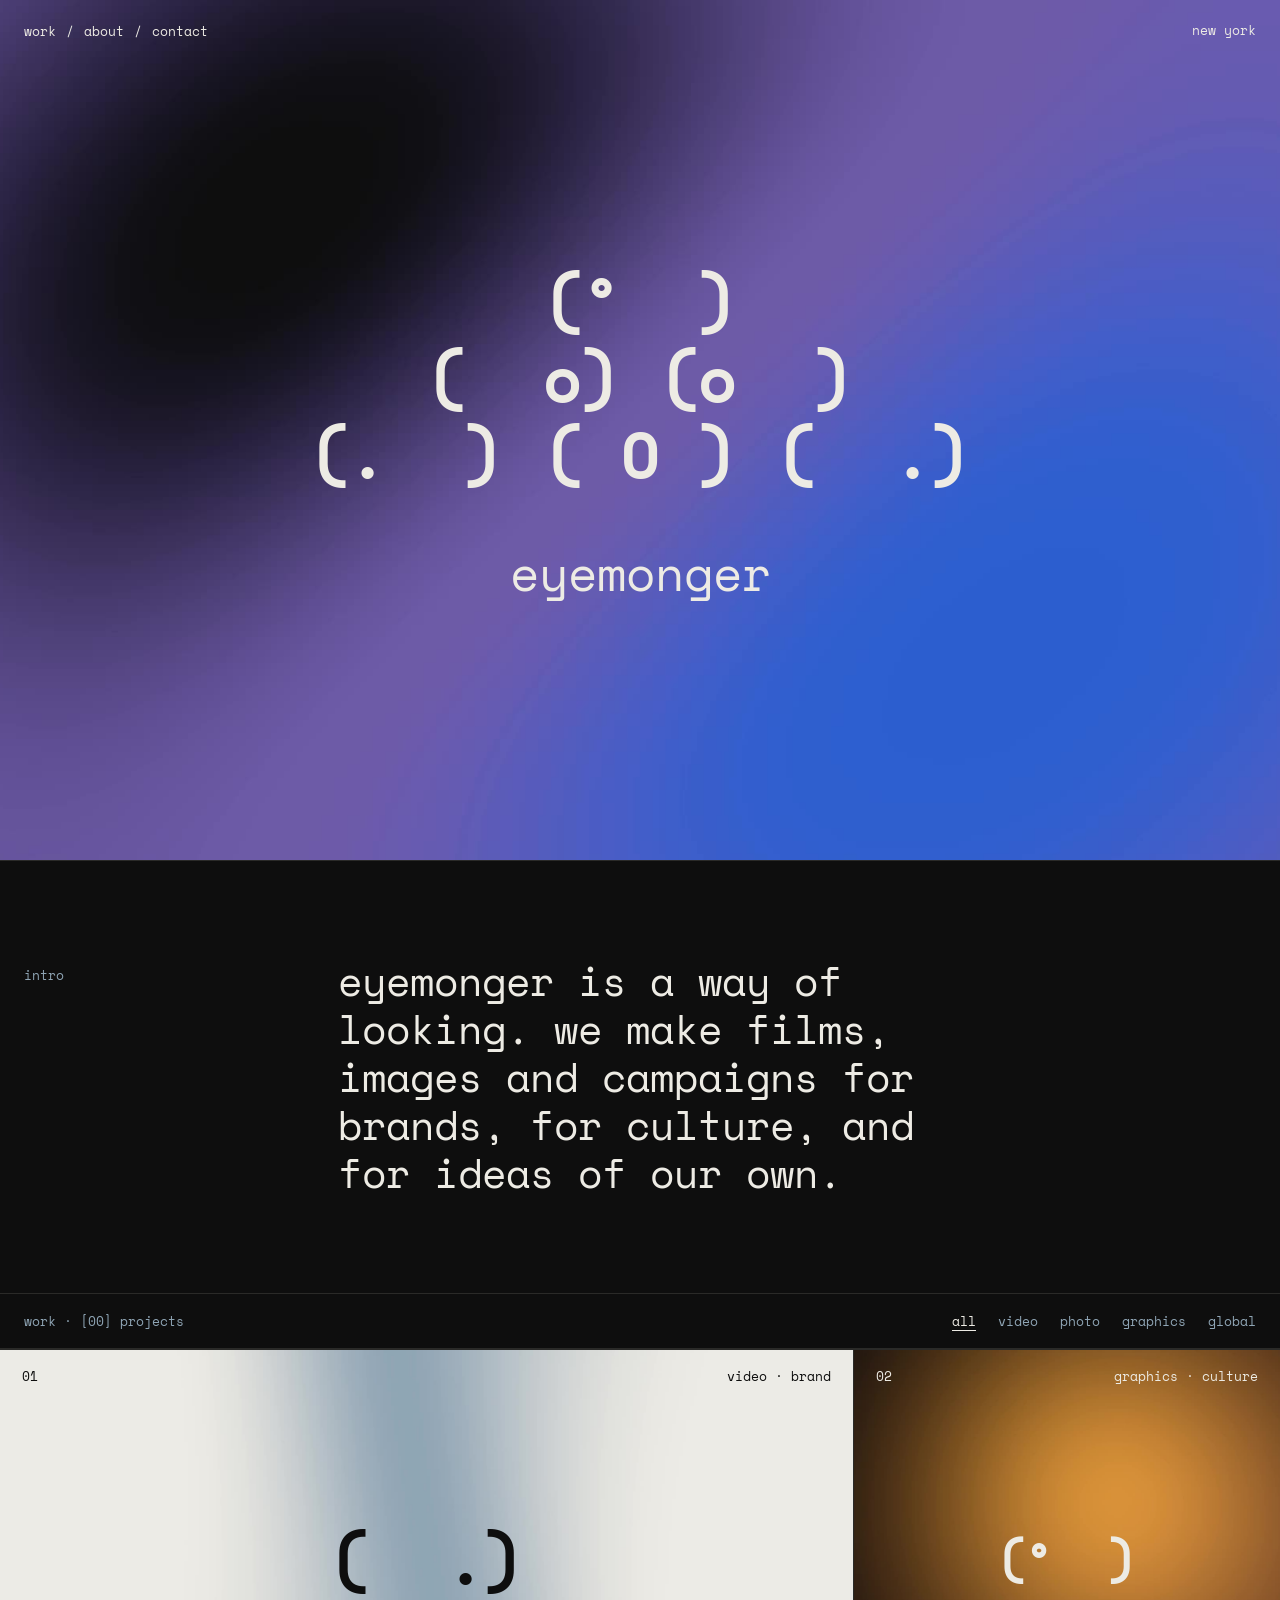
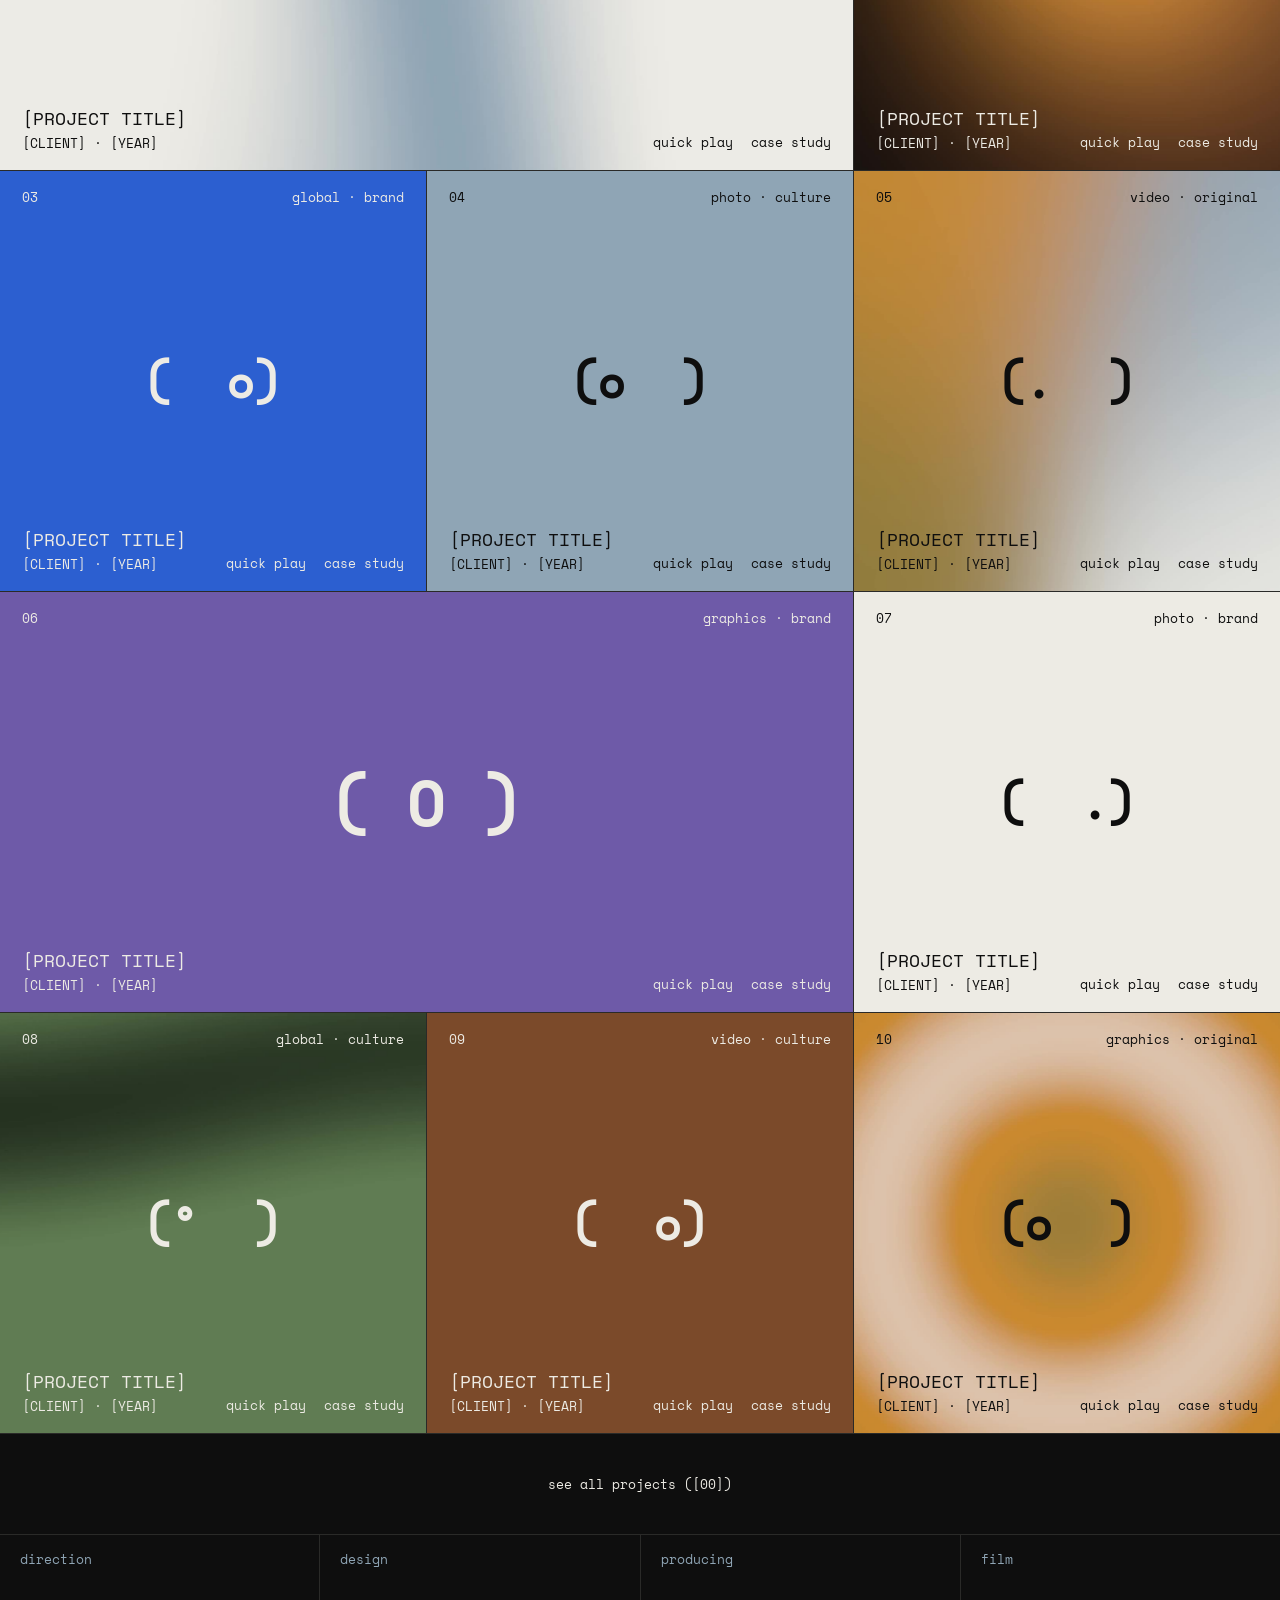
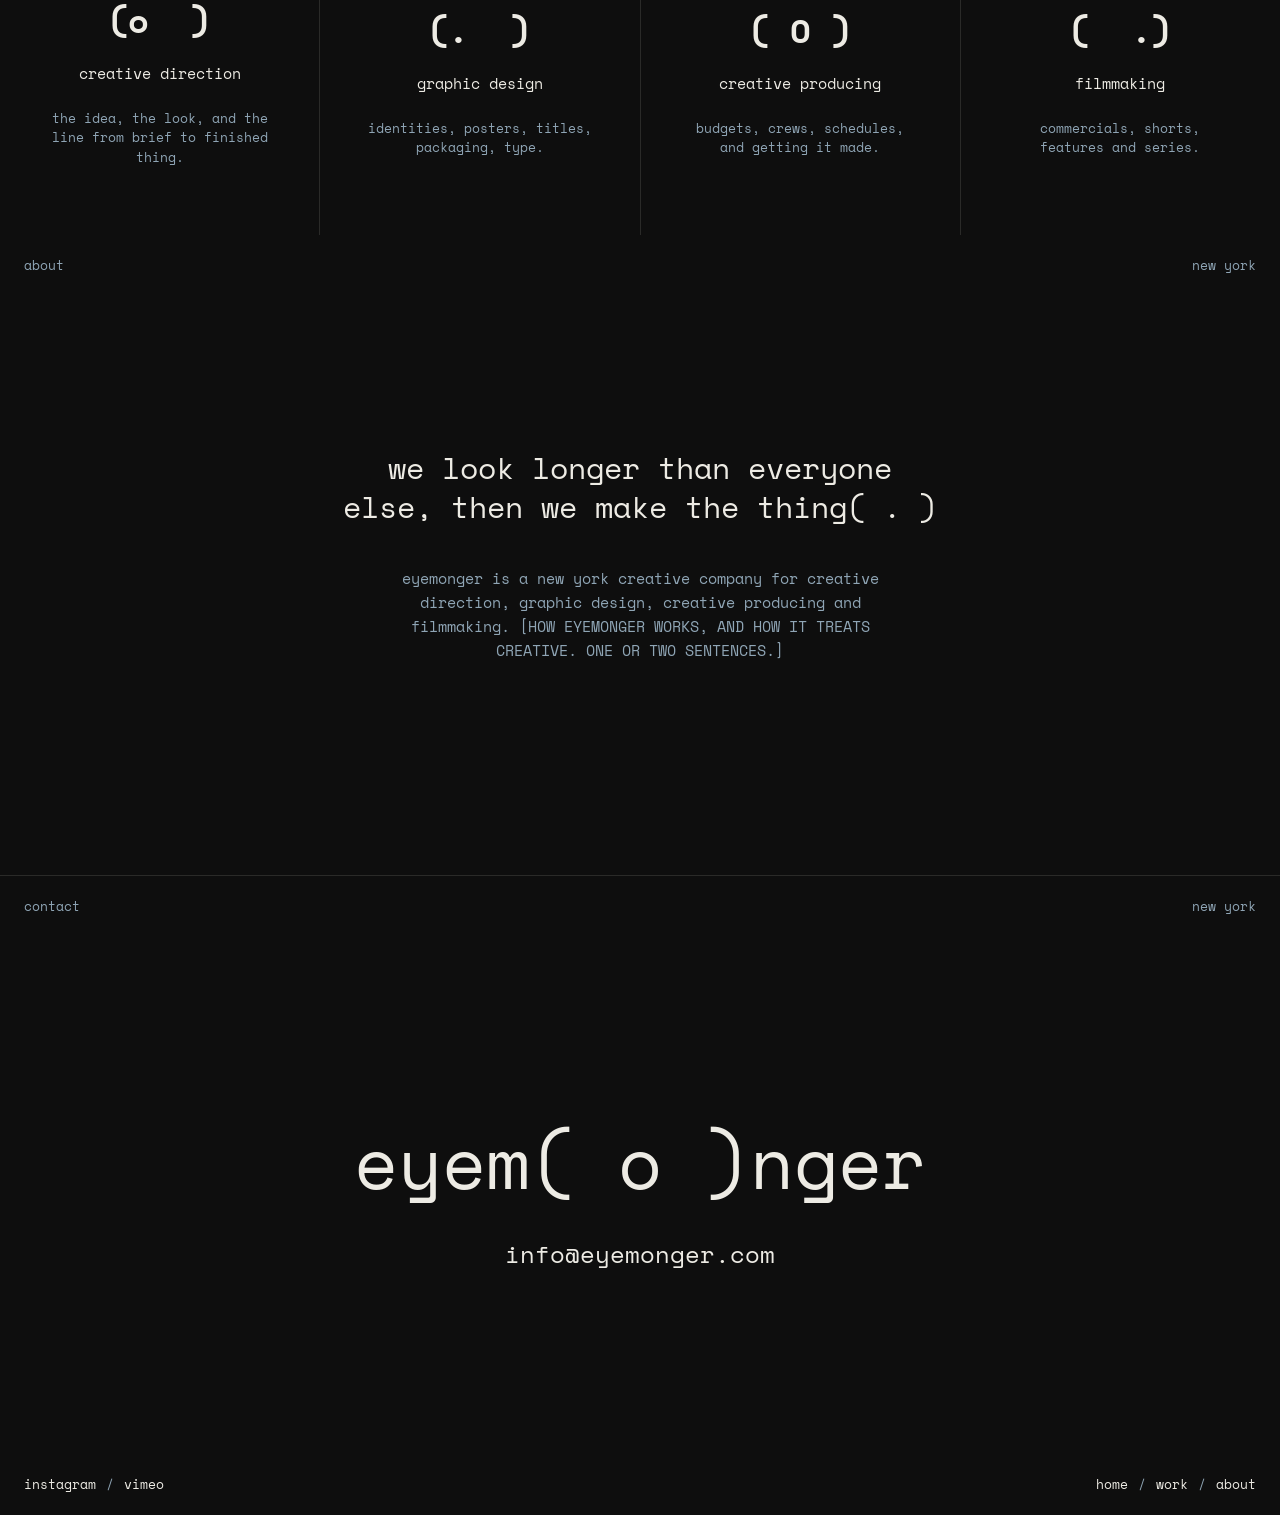
==== commit fc339430: "Smooth section links, sticky work filters, new categories, no eye in quick play Filters are now all," ====
--- a/index.html
+++ b/index.html
@@ -12,7 +12,7 @@
 <link rel="preconnect" href="https://fonts.googleapis.com">
 <link rel="preconnect" href="https://fonts.gstatic.com" crossorigin>
 <link rel="stylesheet" href="https://fonts.googleapis.com/css2?family=Space+Mono:wght@400;700&display=swap">
-<link rel="stylesheet" href="styles.css?v=5">
+<link rel="stylesheet" href="styles.css?v=6">
 </head>
 <body>
 <main id="top">
@@ -41,12 +41,10 @@
       <span class="label">work · [00] projects</span>
       <div class="filters" role="group" aria-label="Filter work">
         <button type="button" data-f="all" aria-pressed="true">all</button>
-        <button type="button" data-f="featured" aria-pressed="false">featured</button>
-        <button type="button" data-f="film" aria-pressed="false">film</button>
-        <button type="button" data-f="design" aria-pressed="false">graphic design</button>
-        <button type="button" data-f="direction" aria-pressed="false">creative direction</button>
-        <button type="button" data-f="producing" aria-pressed="false">producing</button>
-        <button type="button" data-f="original" aria-pressed="false">original ideas</button>
+        <button type="button" data-f="video" aria-pressed="false">video</button>
+        <button type="button" data-f="photo" aria-pressed="false">photo</button>
+        <button type="button" data-f="graphics" aria-pressed="false">graphics</button>
+        <button type="button" data-f="global" aria-pressed="false">global</button>
       </div>
     </div>
     <div class="wall" id="wall"></div>
@@ -81,10 +79,9 @@
   <video class="bgv" id="plVideo" muted loop playsinline aria-hidden="true" hidden></video>
   <div class="corner tl" id="plTitle">[PROJECT TITLE]</div>
   <div class="corner tr"><button type="button" id="plClose">(close)</button></div>
-  <span class="eye" data-eye="pl" aria-hidden="true">( o )</span>
   <div class="corner bl">[VIDEO]</div>
   <div class="corner br">[00:00]</div>
 </div>
-<script src="main.js?v=5"></script>
+<script src="main.js?v=6"></script>
 </body>
 </html>
--- a/styles.css
+++ b/styles.css
@@ -9,6 +9,8 @@
   color-scheme:dark;
 }
 *{box-sizing:border-box}
+html{scroll-behavior:smooth}
+@media (prefers-reduced-motion:reduce){html{scroll-behavior:auto}}
 [hidden]{display:none!important}
 html,body{margin:0}
 body{background:var(--ink);color:var(--paper);font-family:var(--mono);font-size:15px;line-height:1.6;overflow-x:clip}
@@ -49,7 +51,7 @@
 .intro p{grid-column:span 3;margin:0;max-width:30ch;font-size:40px;line-height:1.2;text-wrap:balance}
 
 /* work bar */
-.bar{display:flex;justify-content:space-between;align-items:center;flex-wrap:wrap;gap:4px 24px;min-height:56px;padding:0 var(--gut);border-top:1px solid var(--rule);font-size:13px}
+.bar{position:sticky;top:env(safe-area-inset-top,0px);z-index:10;background:var(--ink);border-bottom:1px solid var(--rule);display:flex;justify-content:space-between;align-items:center;flex-wrap:wrap;gap:4px 24px;min-height:56px;padding:0 var(--gut);border-top:1px solid var(--rule);font-size:13px}
 .filters{display:flex;flex-wrap:wrap;gap:0 22px}
 .filters button{min-height:44px;color:var(--stone);white-space:pre}
 .filters button[aria-pressed="true"]{color:var(--paper);text-decoration:underline;text-underline-offset:4px}
@@ -69,7 +71,7 @@
 .tile .br button,.tile .br a{min-height:44px;display:inline-flex;align-items:center;color:inherit}
 .tile.off{opacity:.16}
 .bgv{position:absolute;inset:0;width:100%;height:100%;object-fit:cover;display:block;pointer-events:none}
-.tile .eye,.player .eye{position:relative;z-index:1}
+.tile .eye{position:relative;z-index:1}
 .tile .corner,.player .corner{z-index:1}
 .more{display:flex;justify-content:center;padding:28px var(--gut);font-size:13px}
 .more a{min-height:44px;display:inline-flex;align-items:center}
@@ -98,7 +100,6 @@
 
 /* player */
 .player{position:fixed;inset:0;z-index:20;background:var(--bg);color:var(--fg);display:flex;align-items:center;justify-content:center}
-.player .eye{font-size:96px}
 .player .corner{color:inherit}
 .player .tr{top:calc(var(--gut) - 15px + env(safe-area-inset-top,0px));right:calc(var(--gut) + env(safe-area-inset-right,0px))}
 .player .tr button{min-height:44px;font-size:13px}
@@ -122,5 +123,4 @@
   .contact{min-height:0;padding-block:96px 120px}
   .mail{font-size:18px}
   .cword{font-size:44px}
-  .player .eye{font-size:48px}
 }
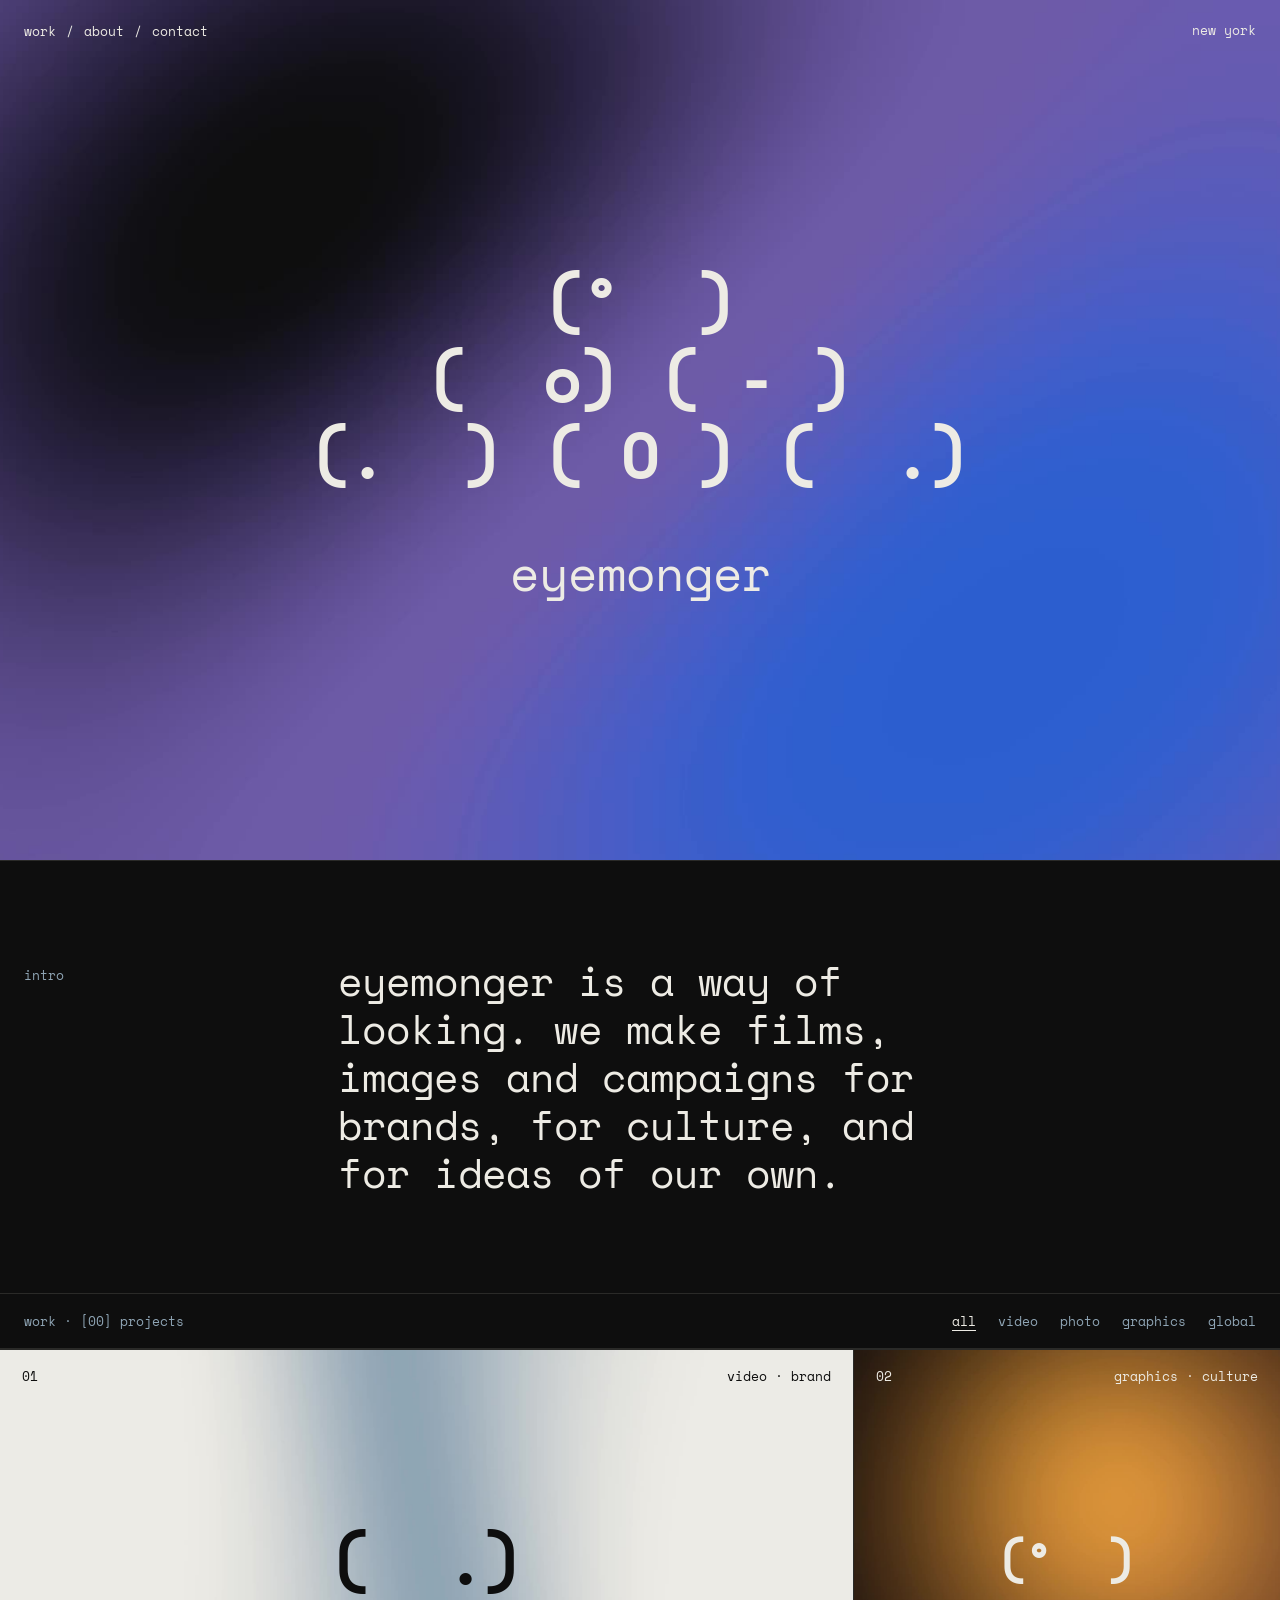
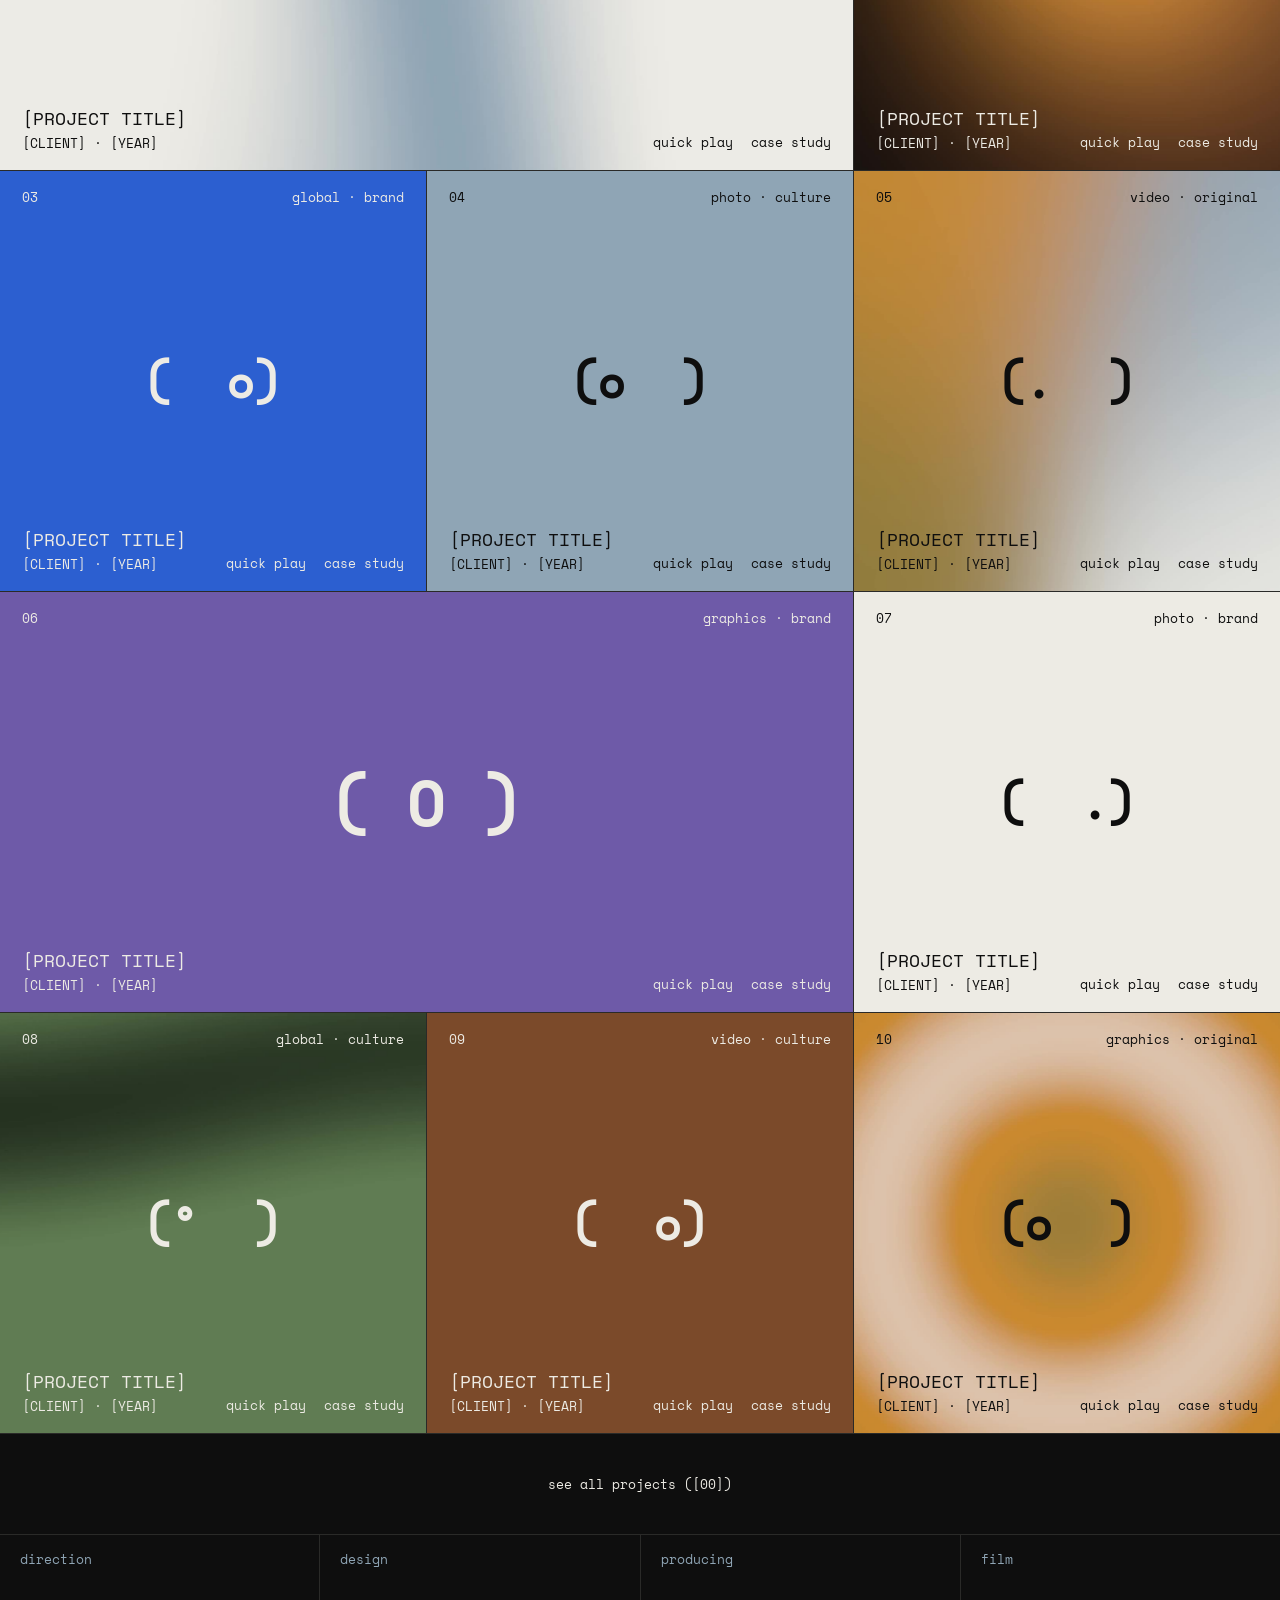
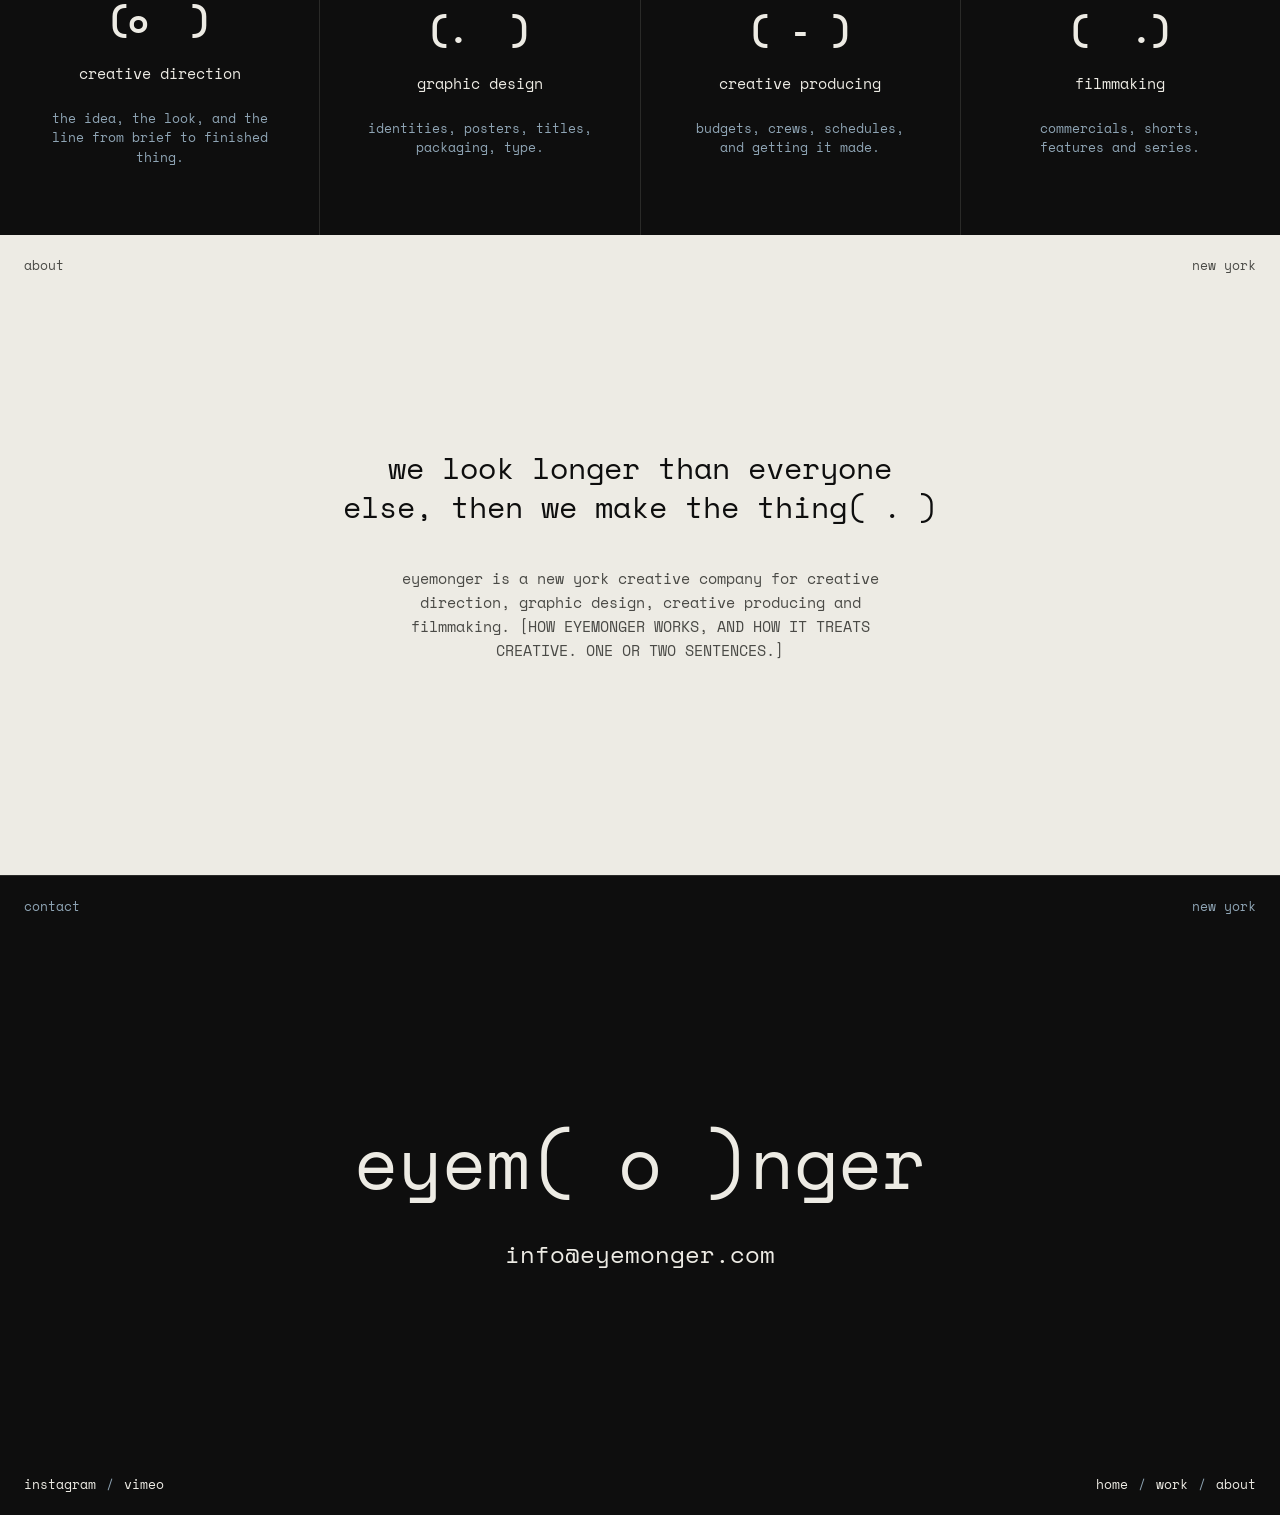
==== commit aab46889: "About section on paper Co-Authored-By: Claude Opus 5.5 <noreply@anthropic.com> Claude-Session: https" ====
--- a/index.html
+++ b/index.html
@@ -12,7 +12,7 @@
 <link rel="preconnect" href="https://fonts.googleapis.com">
 <link rel="preconnect" href="https://fonts.gstatic.com" crossorigin>
 <link rel="stylesheet" href="https://fonts.googleapis.com/css2?family=Space+Mono:wght@400;700&display=swap">
-<link rel="stylesheet" href="styles.css?v=6">
+<link rel="stylesheet" href="styles.css?v=7">
 </head>
 <body>
 <main id="top">
--- a/styles.css
+++ b/styles.css
@@ -4,6 +4,7 @@
   --paper:#EDEBE4;
   --rule:#2A2A28;
   --stone:#8FA5B5;
+  --ink-2:#4A4A46;
   --mono:'Space Mono', ui-monospace, 'SFMono-Regular', Menlo, Consolas, monospace;
   --gut:24px;
   color-scheme:dark;
@@ -84,11 +85,13 @@
 .do p{margin:0;font-size:13px;line-height:1.5;color:var(--stone);max-width:28ch}
 
 /* about + contact frames */
-.about{min-height:640px;gap:40px;padding:120px var(--gut)}
+.about{min-height:640px;gap:40px;padding:120px var(--gut);background:var(--paper);color:var(--ink)}
+.about .corner{color:var(--ink-2)}
+.about a{color:var(--ink)}
 .about .eye{font-size:64px}
 .about .eye.inline{font-size:inherit;line-height:inherit}
 .about p{margin:0;max-width:34ch;font-size:30px;line-height:1.3;text-wrap:balance}
-.about p.small{max-width:56ch;font-size:15px;line-height:1.6;color:var(--stone);text-wrap:pretty}
+.about p.small{max-width:56ch;font-size:15px;line-height:1.6;color:var(--ink-2);text-wrap:pretty}
 .contact{min-height:640px;gap:44px;border-top:1px solid var(--rule);padding:120px var(--gut)}
 .contact .pile{font-size:34px}
 .mail{margin:0;font-size:24px;line-height:1;white-space:pre;user-select:all}
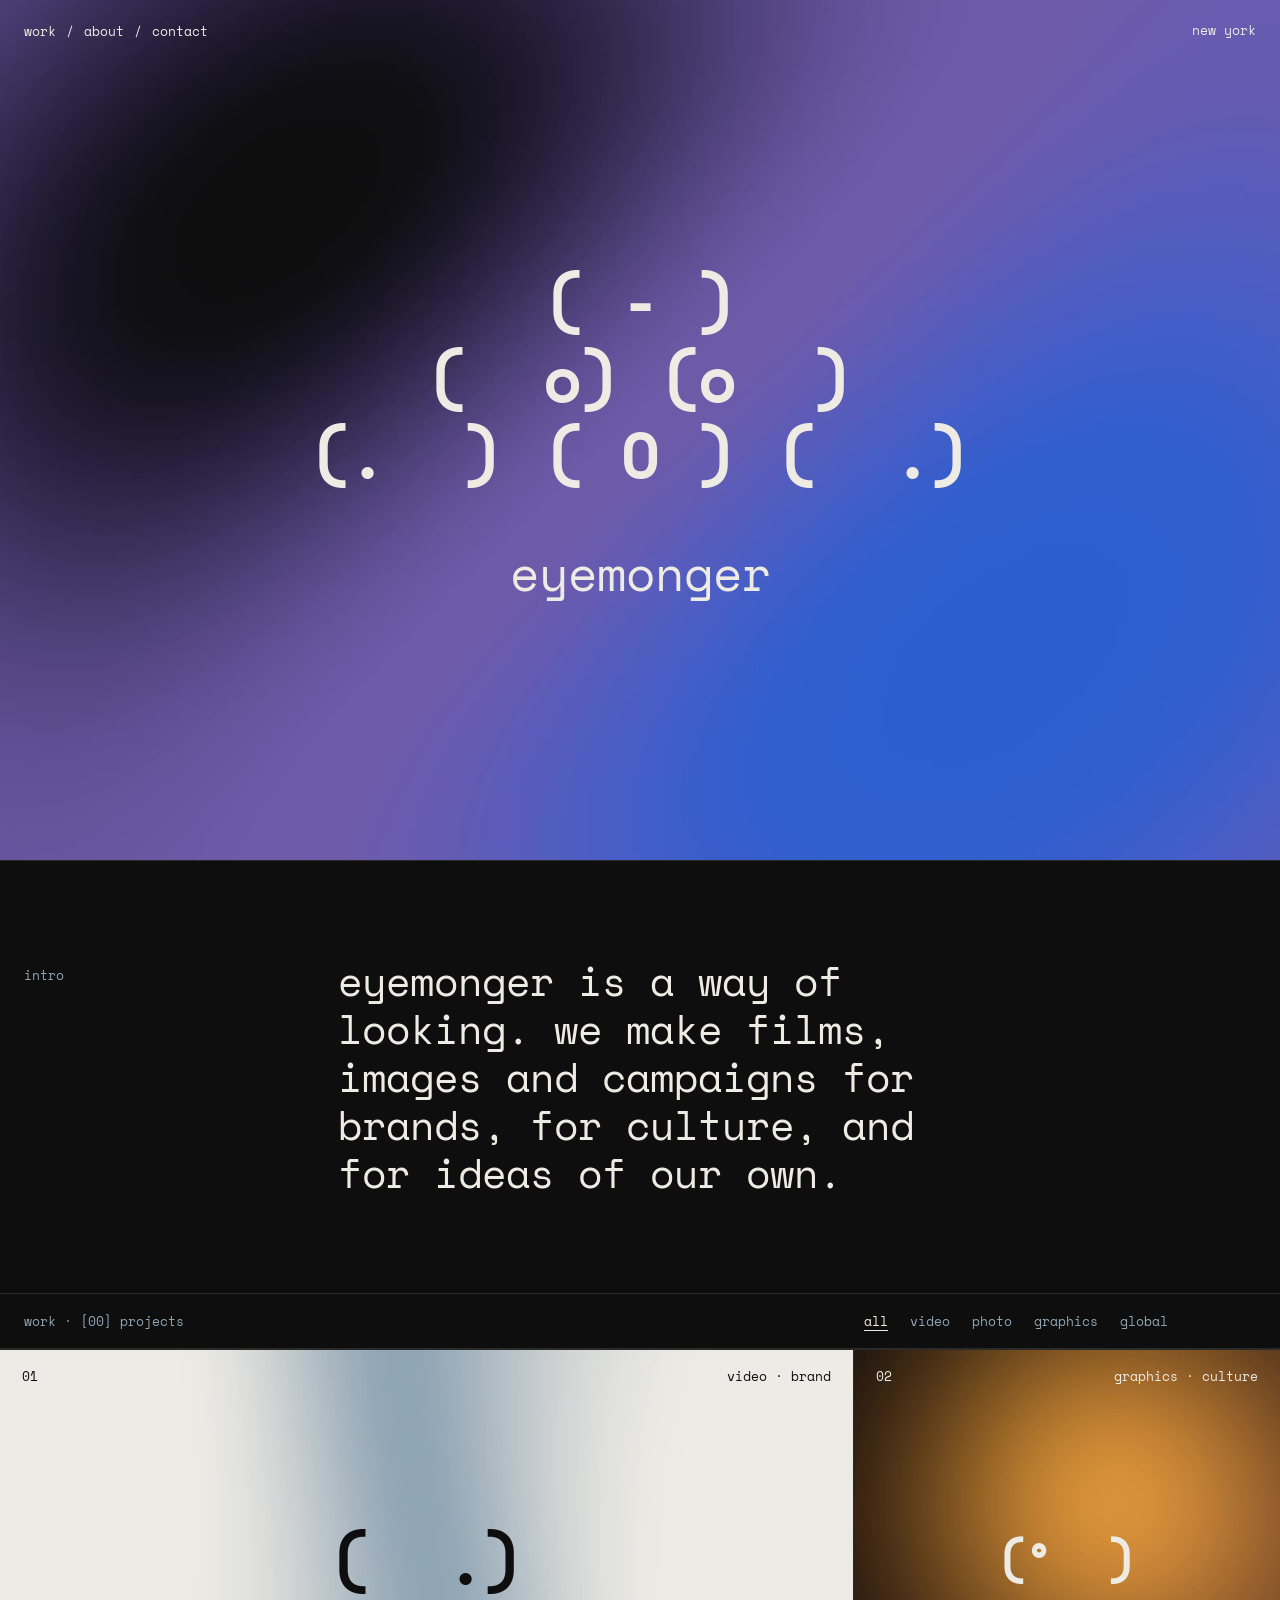
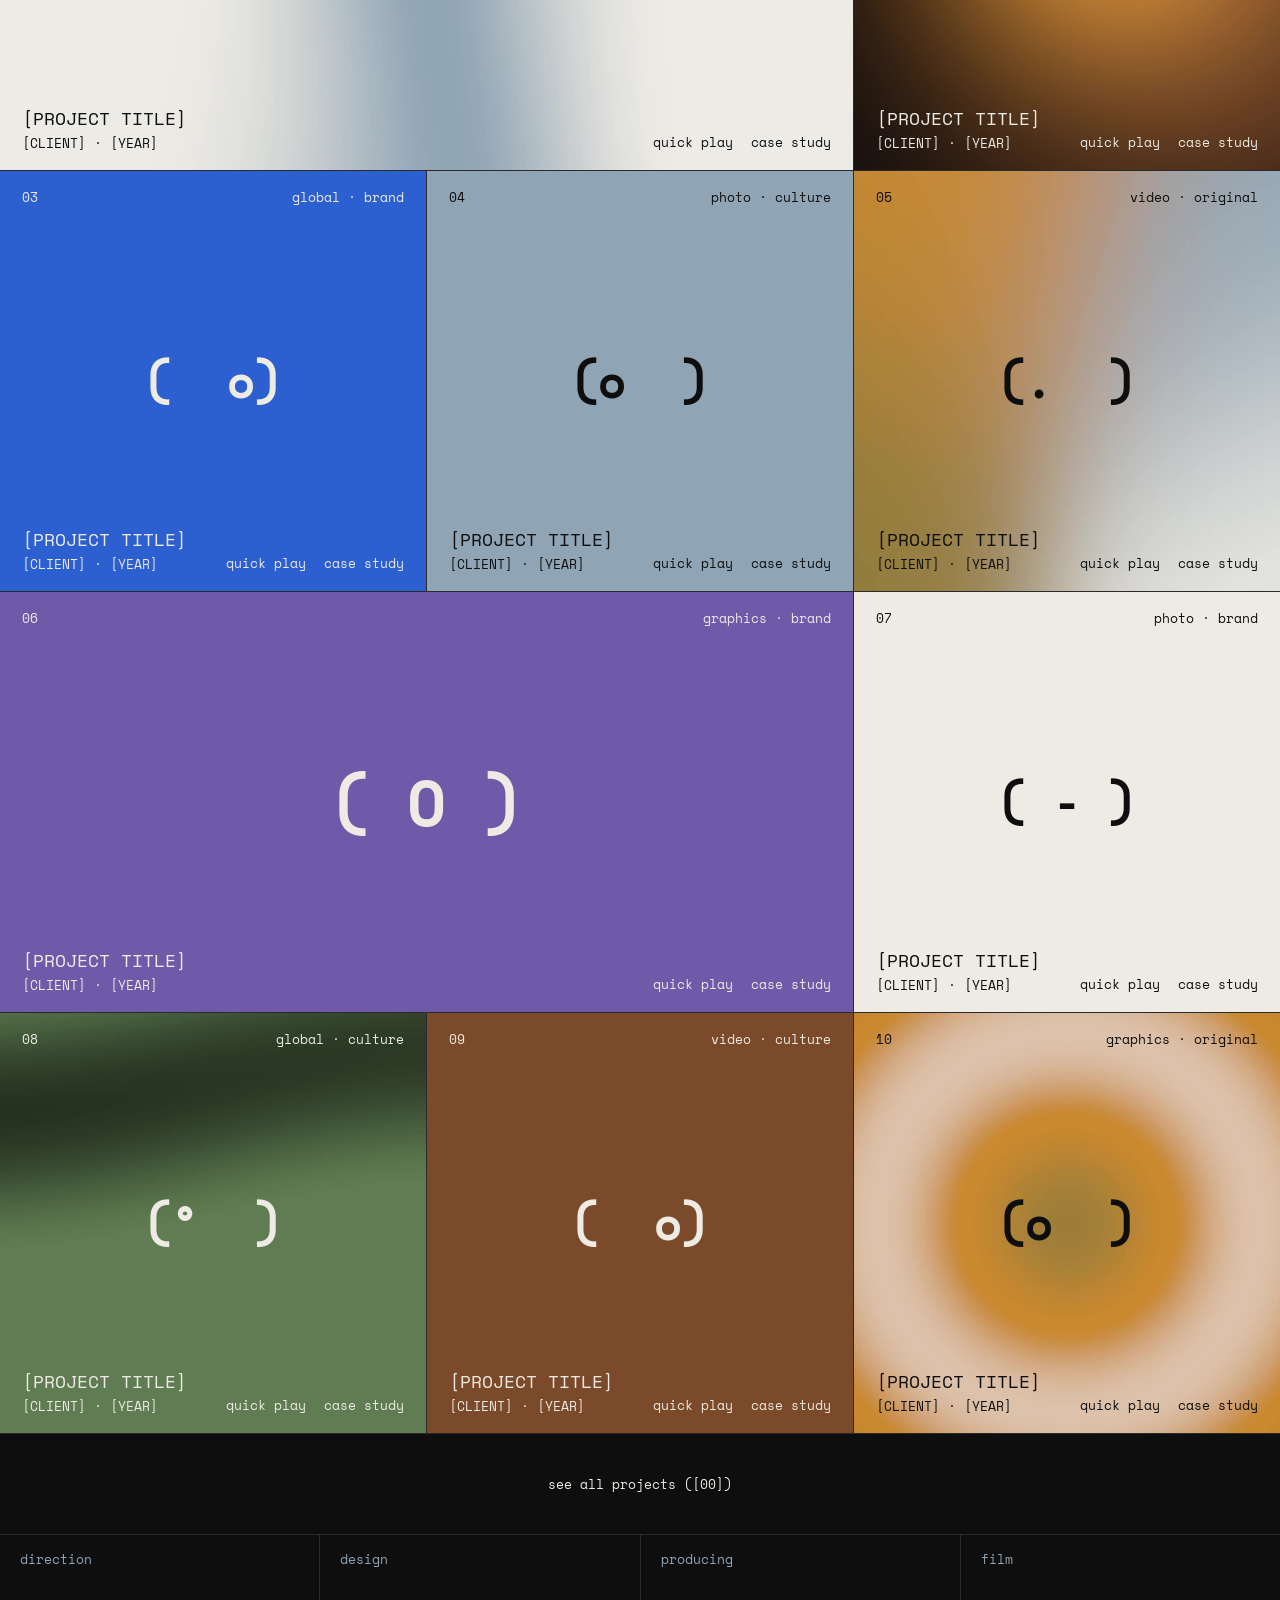
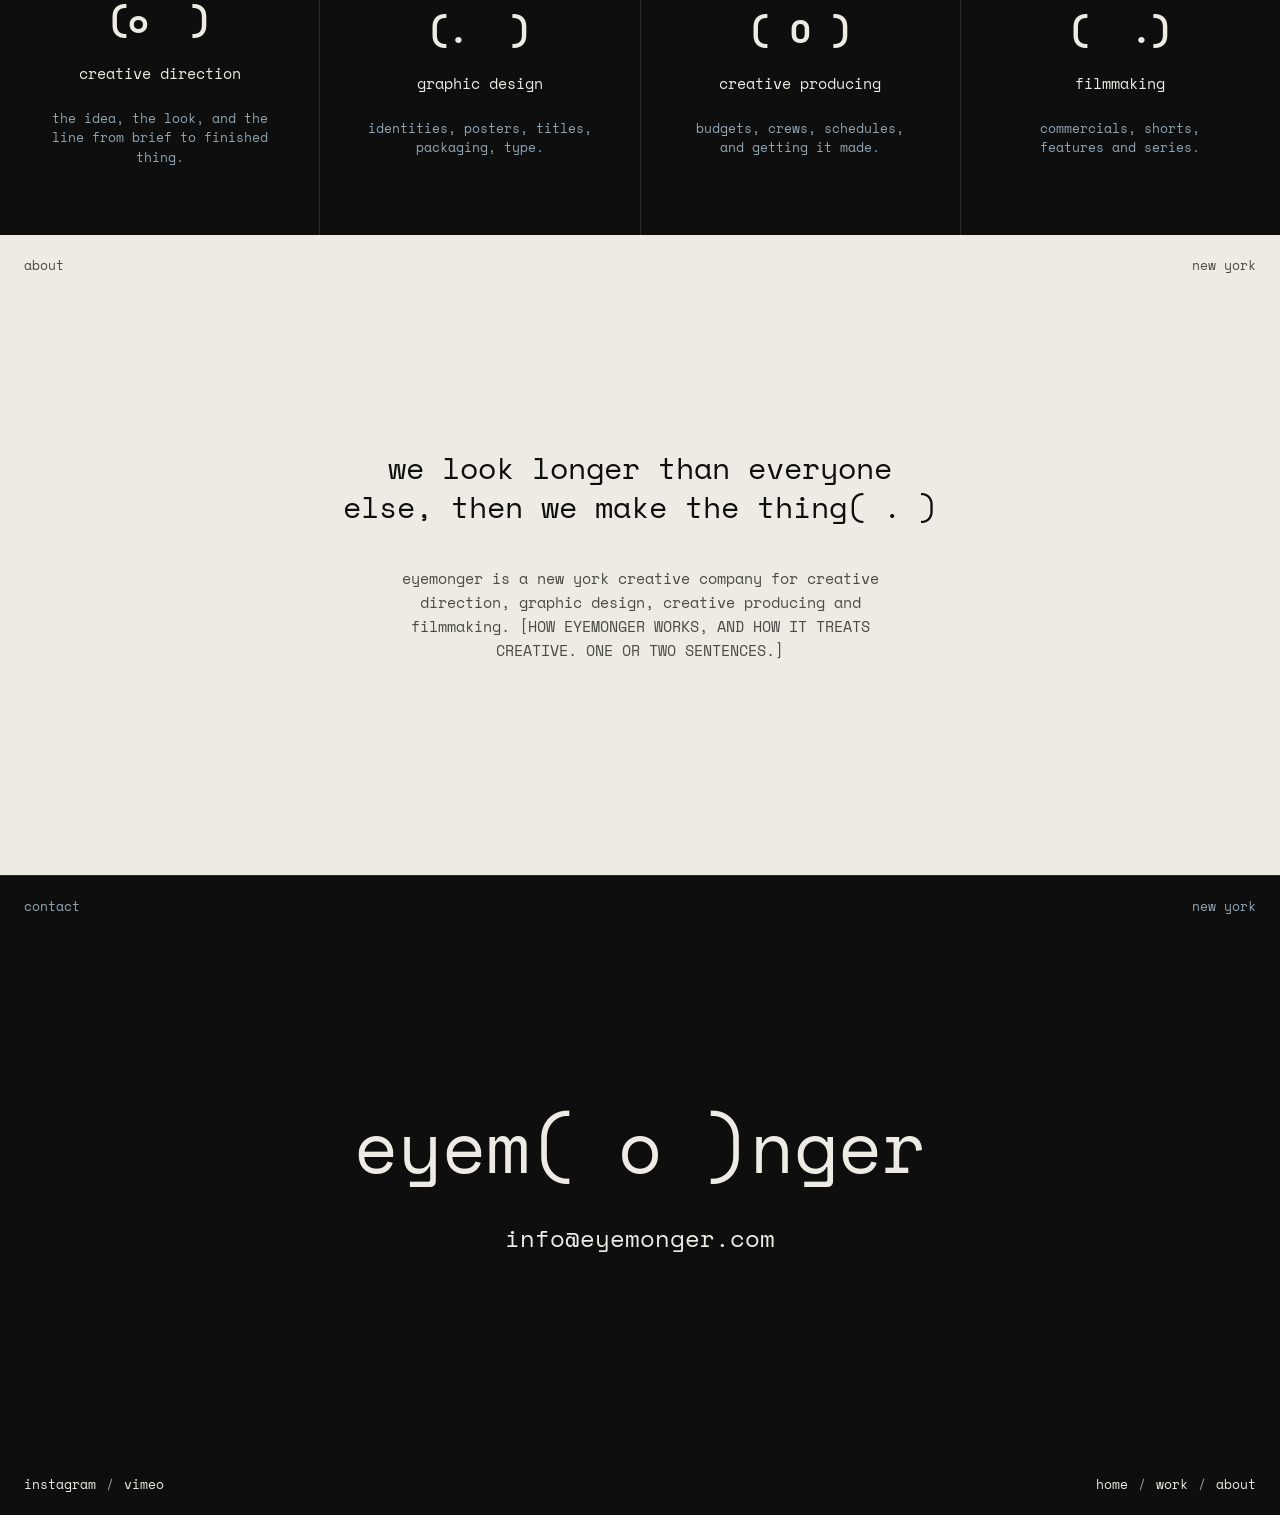
==== commit 74eedc24: "Quality of life pass - link preview image (og.png) and social meta tags - whole work tile opens quic" ====
--- a/index.html
+++ b/index.html
@@ -7,12 +7,20 @@
 <meta name="description" content="eyemonger is a new york creative company for creative direction, graphic design, creative producing and filmmaking.">
 <meta property="og:title" content="Eyemonger">
 <meta property="og:description" content="creative direction, graphic design, creative producing and filmmaking. new york.">
+<meta property="og:type" content="website">
+<meta property="og:url" content="https://eyemonger.com/">
+<meta property="og:image" content="https://eyemonger.com/og.png">
+<meta property="og:image:width" content="1200">
+<meta property="og:image:height" content="630">
+<meta property="og:image:alt" content="eyem(o)nger wordmark on a violet and blue gradient">
+<meta name="twitter:card" content="summary_large_image">
+<meta name="twitter:image" content="https://eyemonger.com/og.png">
 <meta name="theme-color" content="#0E0E0E">
 <link rel="icon" href="favicon.svg" type="image/svg+xml">
 <link rel="preconnect" href="https://fonts.googleapis.com">
 <link rel="preconnect" href="https://fonts.gstatic.com" crossorigin>
 <link rel="stylesheet" href="https://fonts.googleapis.com/css2?family=Space+Mono:wght@400;700&display=swap">
-<link rel="stylesheet" href="styles.css?v=7">
+<link rel="stylesheet" href="styles.css?v=8">
 </head>
 <body>
 <main id="top">
@@ -71,17 +79,20 @@
     <div class="corner bl links"><a href="#contact">instagram</a><span>/</span><a href="#contact">vimeo</a></div>
     <nav class="corner br links" aria-label="Footer"><a href="#top">home</a><span>/</span><a href="#work">work</a><span>/</span><a href="#about">about</a></nav>
     <p class="cword" aria-label="Eyemonger">eyem<span class="eye" data-eye="wm" data-n="3" aria-hidden="true">( o )</span>nger</p>
-    <p class="mail">info@eyemonger.com</p>
+    <p class="mail"><button type="button" id="copyMail" aria-describedby="copied">info@eyemonger.com</button></p>
+    <p class="copied" id="copied" aria-live="polite"></p>
   </footer>
 </main>
+
+<button type="button" class="topeye" id="topEye" aria-label="Back to top" tabindex="-1"><span class="eye" data-eye="te" aria-hidden="true">( o )</span></button>
 
 <div class="player" id="player" role="dialog" aria-modal="true" aria-label="Quick play" hidden>
   <video class="bgv" id="plVideo" muted loop playsinline aria-hidden="true" hidden></video>
   <div class="corner tl" id="plTitle">[PROJECT TITLE]</div>
   <div class="corner tr"><button type="button" id="plClose">(close)</button></div>
-  <div class="corner bl">[VIDEO]</div>
-  <div class="corner br">[00:00]</div>
+  <div class="corner bl links"><button type="button" id="plPrev">(prev)</button><span>/</span><button type="button" id="plNext">(next)</button></div>
+  <div class="corner br" id="plCount">01 / 10</div>
 </div>
-<script src="main.js?v=6"></script>
+<script src="main.js?v=8"></script>
 </body>
 </html>
--- a/styles.css
+++ b/styles.css
@@ -52,7 +52,7 @@
 .intro p{grid-column:span 3;margin:0;max-width:30ch;font-size:40px;line-height:1.2;text-wrap:balance}
 
 /* work bar */
-.bar{position:sticky;top:env(safe-area-inset-top,0px);z-index:10;background:var(--ink);border-bottom:1px solid var(--rule);display:flex;justify-content:space-between;align-items:center;flex-wrap:wrap;gap:4px 24px;min-height:56px;padding:0 var(--gut);border-top:1px solid var(--rule);font-size:13px}
+.bar{position:sticky;top:env(safe-area-inset-top,0px);z-index:10;background:var(--ink);border-bottom:1px solid var(--rule);display:flex;justify-content:space-between;align-items:center;flex-wrap:wrap;gap:4px 24px;min-height:56px;padding:0 calc(var(--gut) + 88px) 0 var(--gut);border-top:1px solid var(--rule);font-size:13px}
 .filters{display:flex;flex-wrap:wrap;gap:0 22px}
 .filters button{min-height:44px;color:var(--stone);white-space:pre}
 .filters button[aria-pressed="true"]{color:var(--paper);text-decoration:underline;text-underline-offset:4px}
@@ -71,6 +71,12 @@
 .tile .br{right:22px;bottom:6px;display:flex;gap:18px}
 .tile .br button,.tile .br a{min-height:44px;display:inline-flex;align-items:center;color:inherit}
 .tile.off{opacity:.16}
+.tile{cursor:pointer}
+.tile .eye{transition:transform .25s ease}
+.tile:hover .eye{transform:scale(1.18)}
+.tile:hover .bl strong{text-decoration:underline;text-underline-offset:4px}
+.tile.off{cursor:default}
+.tile.off:hover .eye{transform:none}
 .bgv{position:absolute;inset:0;width:100%;height:100%;object-fit:cover;display:block;pointer-events:none}
 .tile .eye{position:relative;z-index:1}
 .tile .corner,.player .corner{z-index:1}
@@ -105,7 +111,20 @@
 .player{position:fixed;inset:0;z-index:20;background:var(--bg);color:var(--fg);display:flex;align-items:center;justify-content:center}
 .player .corner{color:inherit}
 .player .tr{top:calc(var(--gut) - 15px + env(safe-area-inset-top,0px));right:calc(var(--gut) + env(safe-area-inset-right,0px))}
-.player .tr button{min-height:44px;font-size:13px}
+.player .tr button,.player .bl button{min-height:44px;font-size:13px;color:inherit}
+.player .bl{bottom:calc(var(--gut) - 15px + env(safe-area-inset-bottom,0px))}
+.player{cursor:zoom-out}
+.player .corner{cursor:auto}
+
+/* back to top eye */
+.topeye{position:fixed;top:env(safe-area-inset-top,0px);right:calc(var(--gut) - 10px + env(safe-area-inset-right,0px));z-index:15;height:56px;min-width:44px;padding:0 10px;display:flex;align-items:center;justify-content:center;color:var(--paper);mix-blend-mode:difference;opacity:0;pointer-events:none;transition:opacity .25s ease}
+.topeye .eye{font-size:20px}
+.topeye.on{opacity:1;pointer-events:auto}
+
+/* copy email */
+.mail button{font:inherit;color:var(--paper);cursor:copy}
+.mail button:hover{text-decoration:underline;text-underline-offset:6px}
+.copied{margin:-28px 0 0;min-height:16px;font-size:13px;line-height:1;color:var(--stone)}
 
 @media (max-width:760px){
   :root{--gut:16px}
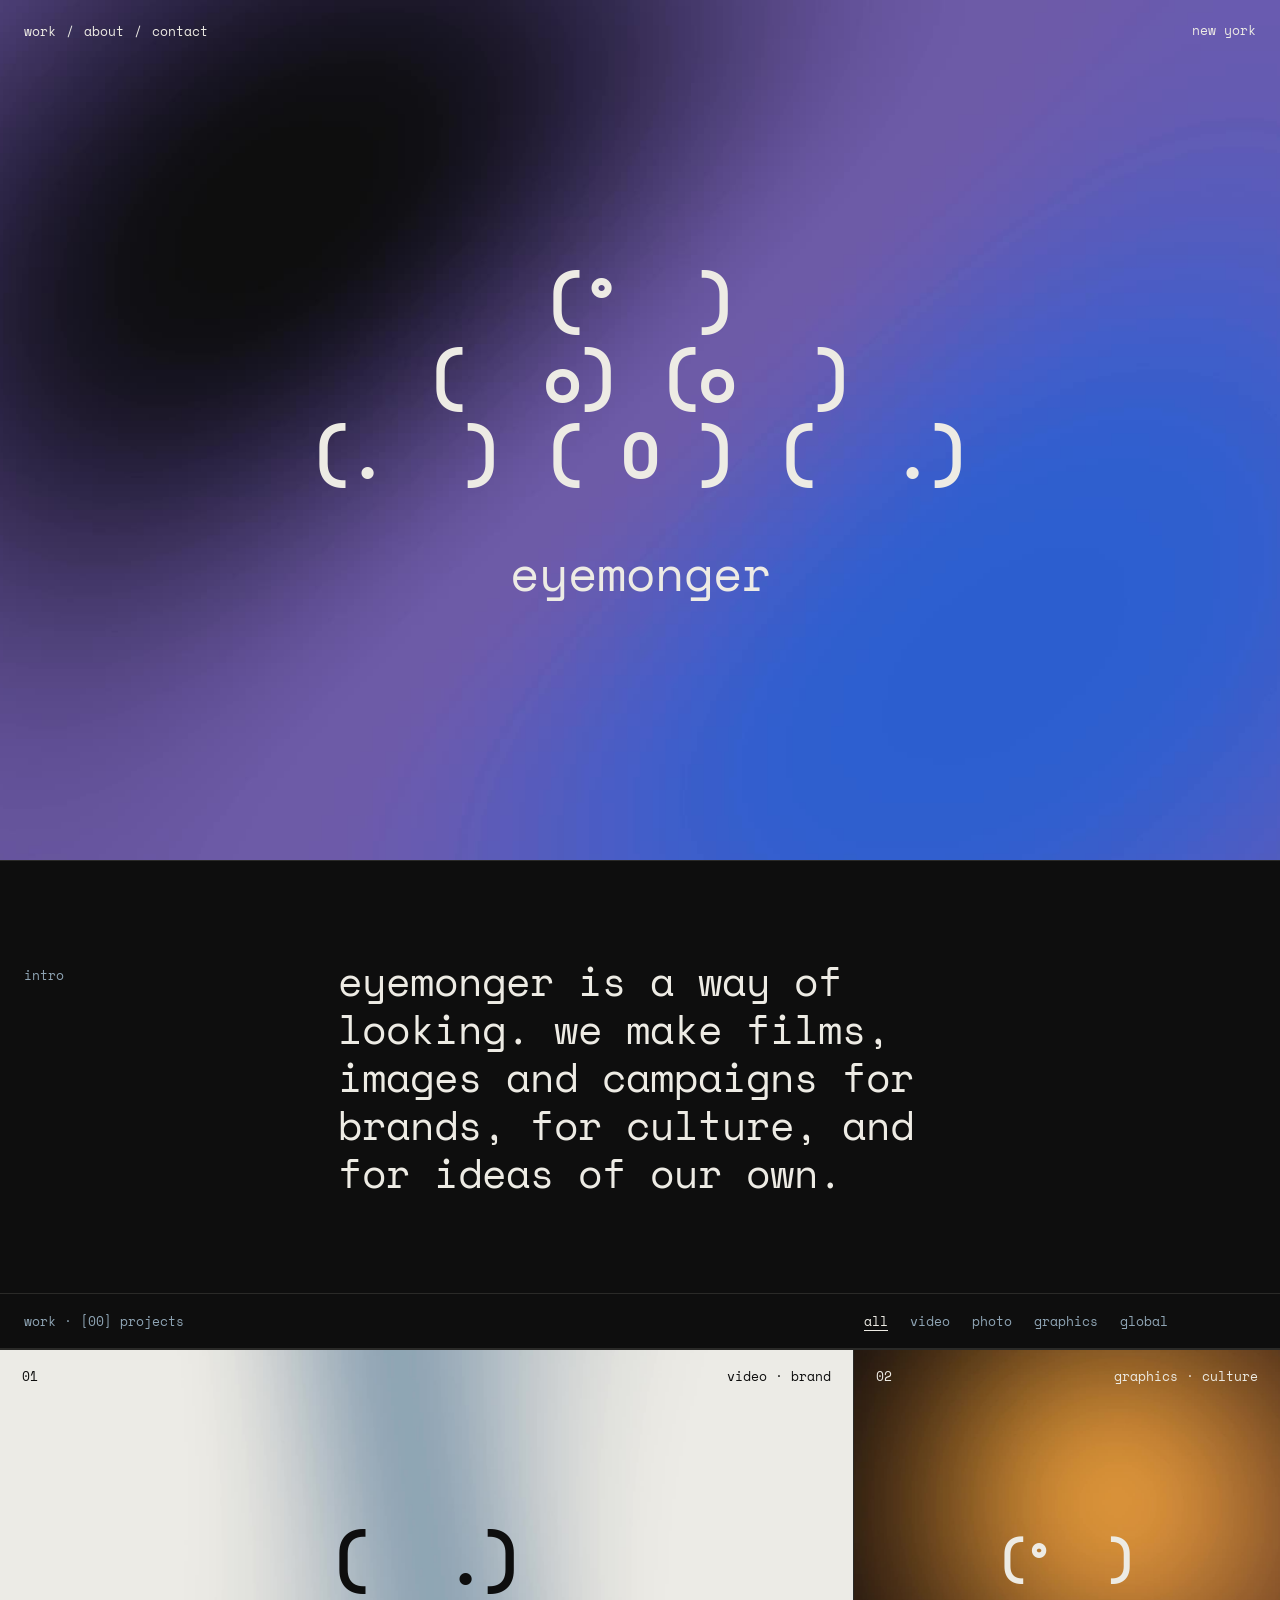
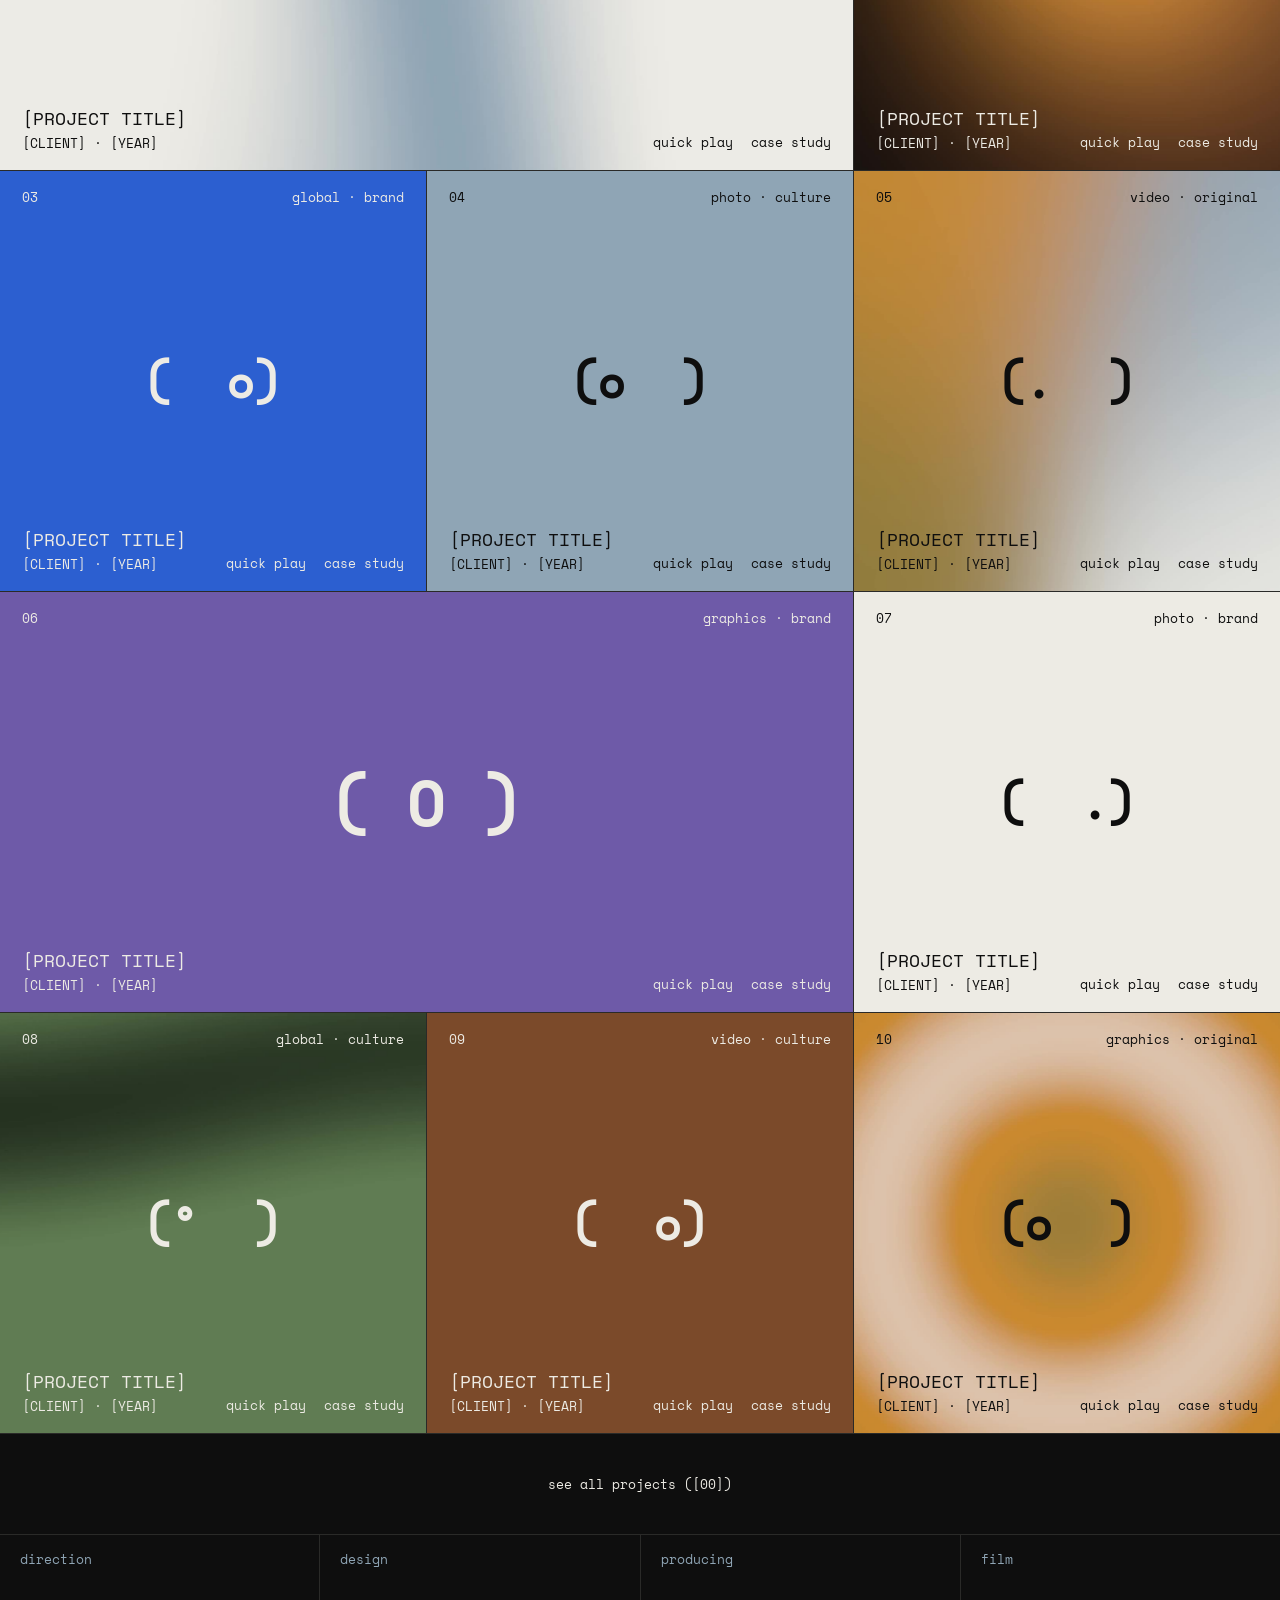
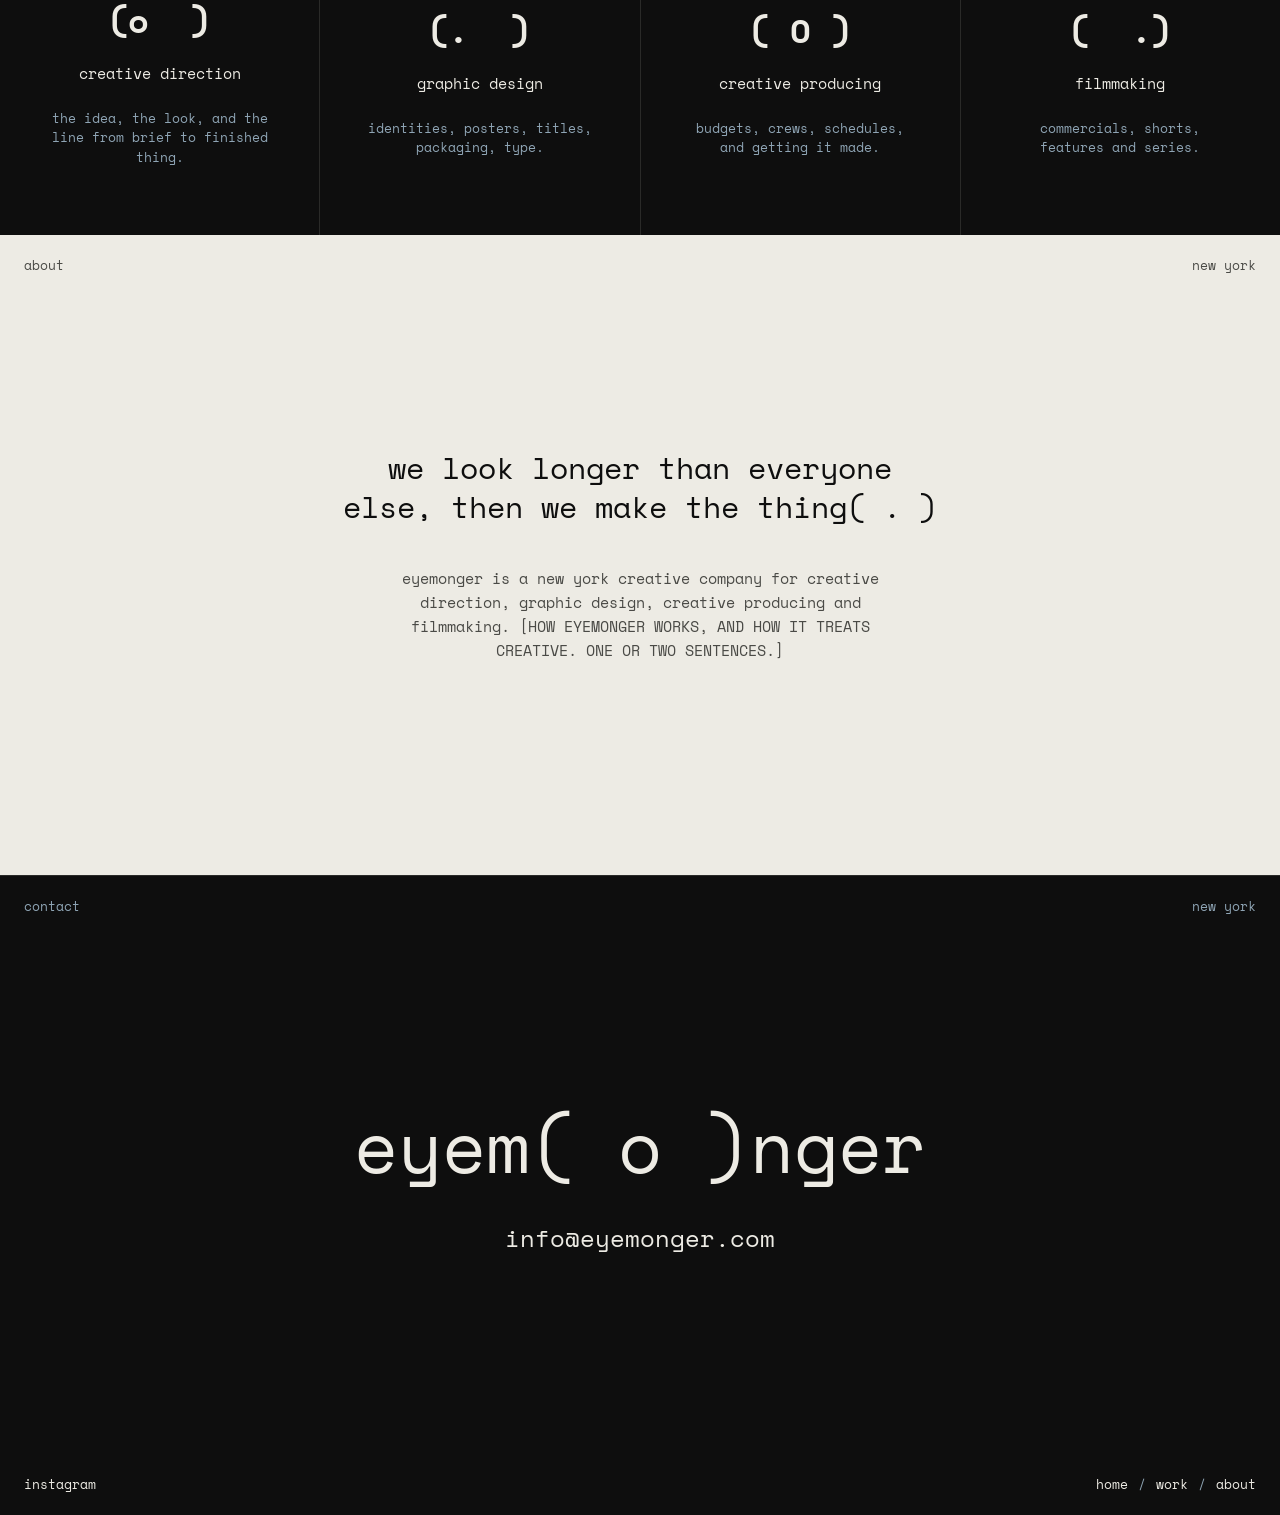
==== commit c6997457: "Link Instagram, remove Vimeo Co-Authored-By: Claude Opus 5.5 <noreply@anthropic.com> Claude-Session:" ====
--- a/index.html
+++ b/index.html
@@ -76,7 +76,7 @@
   <footer id="contact" class="frame contact" aria-label="Contact">
     <div class="corner tl">contact</div>
     <div class="corner tr">new york</div>
-    <div class="corner bl links"><a href="#contact">instagram</a><span>/</span><a href="#contact">vimeo</a></div>
+    <div class="corner bl links"><a href="https://www.instagram.com/eye.monger" target="_blank" rel="noopener">instagram</a></div>
     <nav class="corner br links" aria-label="Footer"><a href="#top">home</a><span>/</span><a href="#work">work</a><span>/</span><a href="#about">about</a></nav>
     <p class="cword" aria-label="Eyemonger">eyem<span class="eye" data-eye="wm" data-n="3" aria-hidden="true">( o )</span>nger</p>
     <p class="mail"><button type="button" id="copyMail" aria-describedby="copied">info@eyemonger.com</button></p>
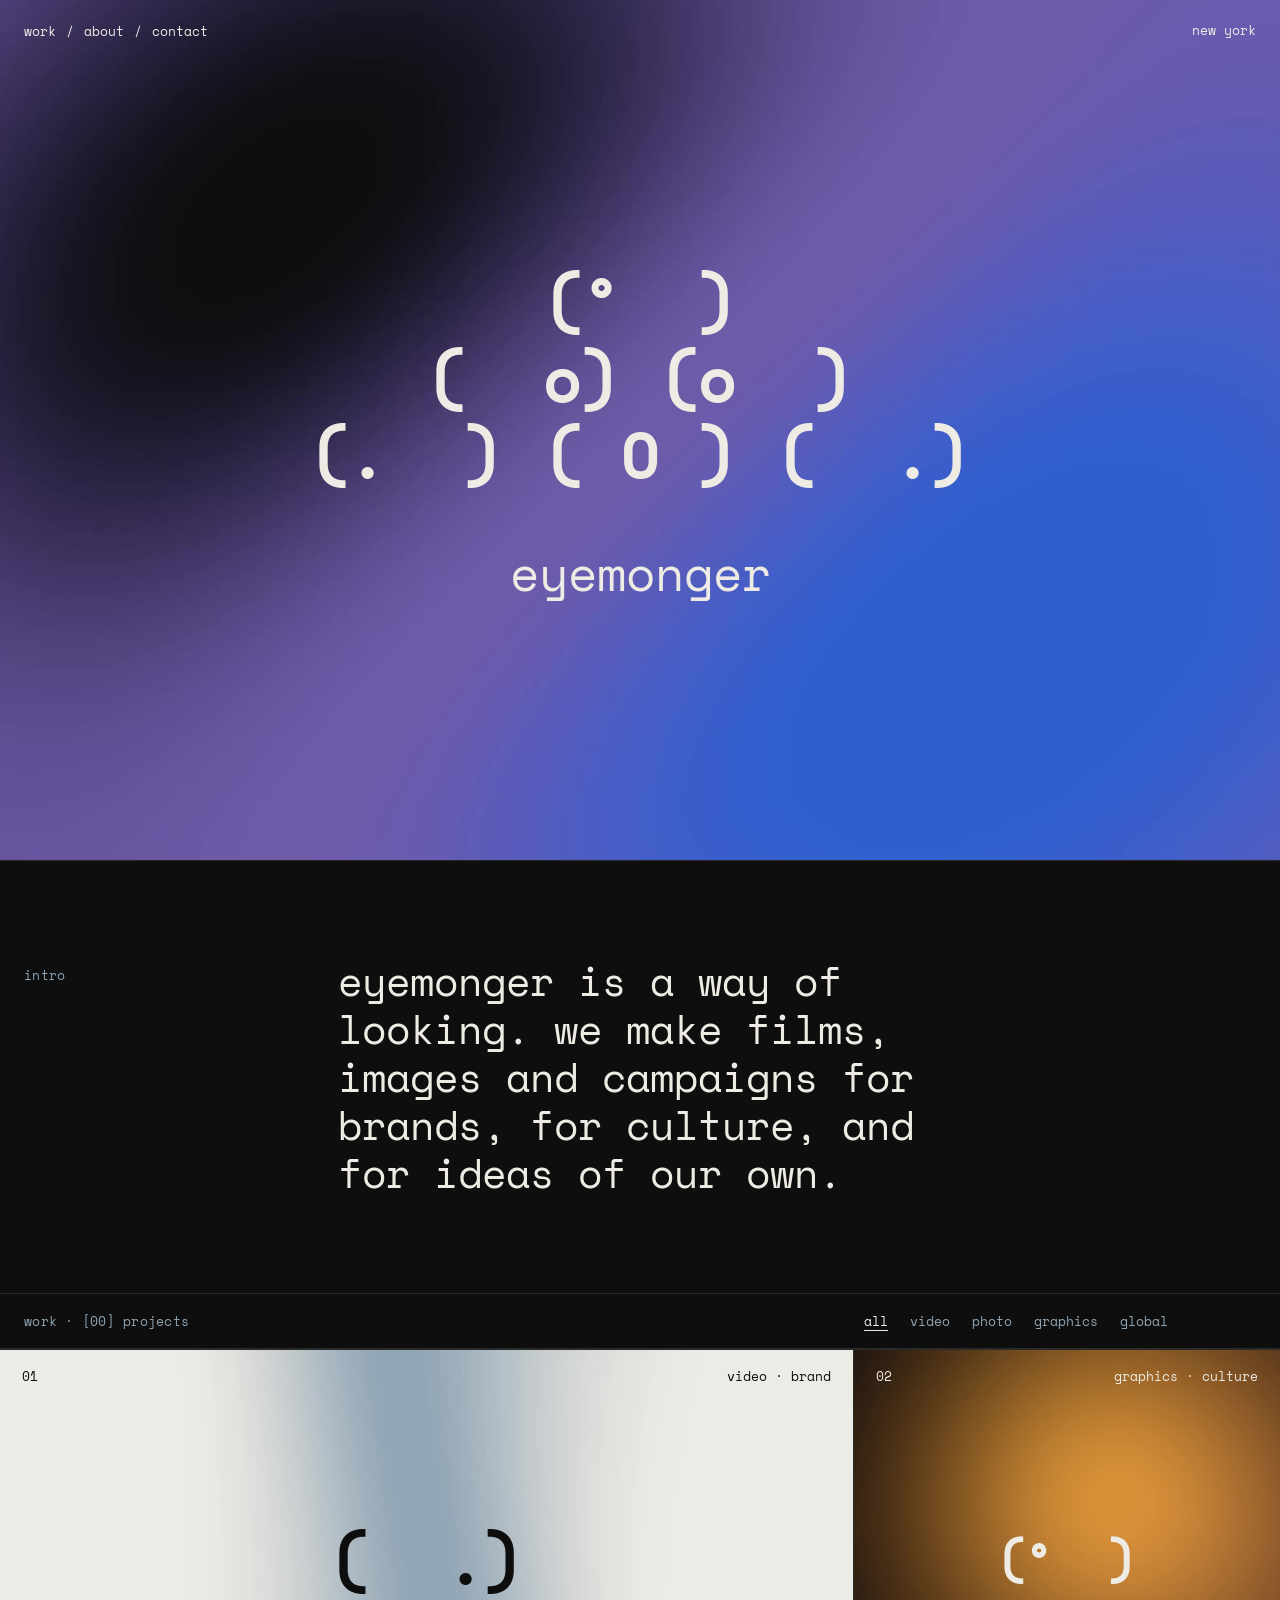
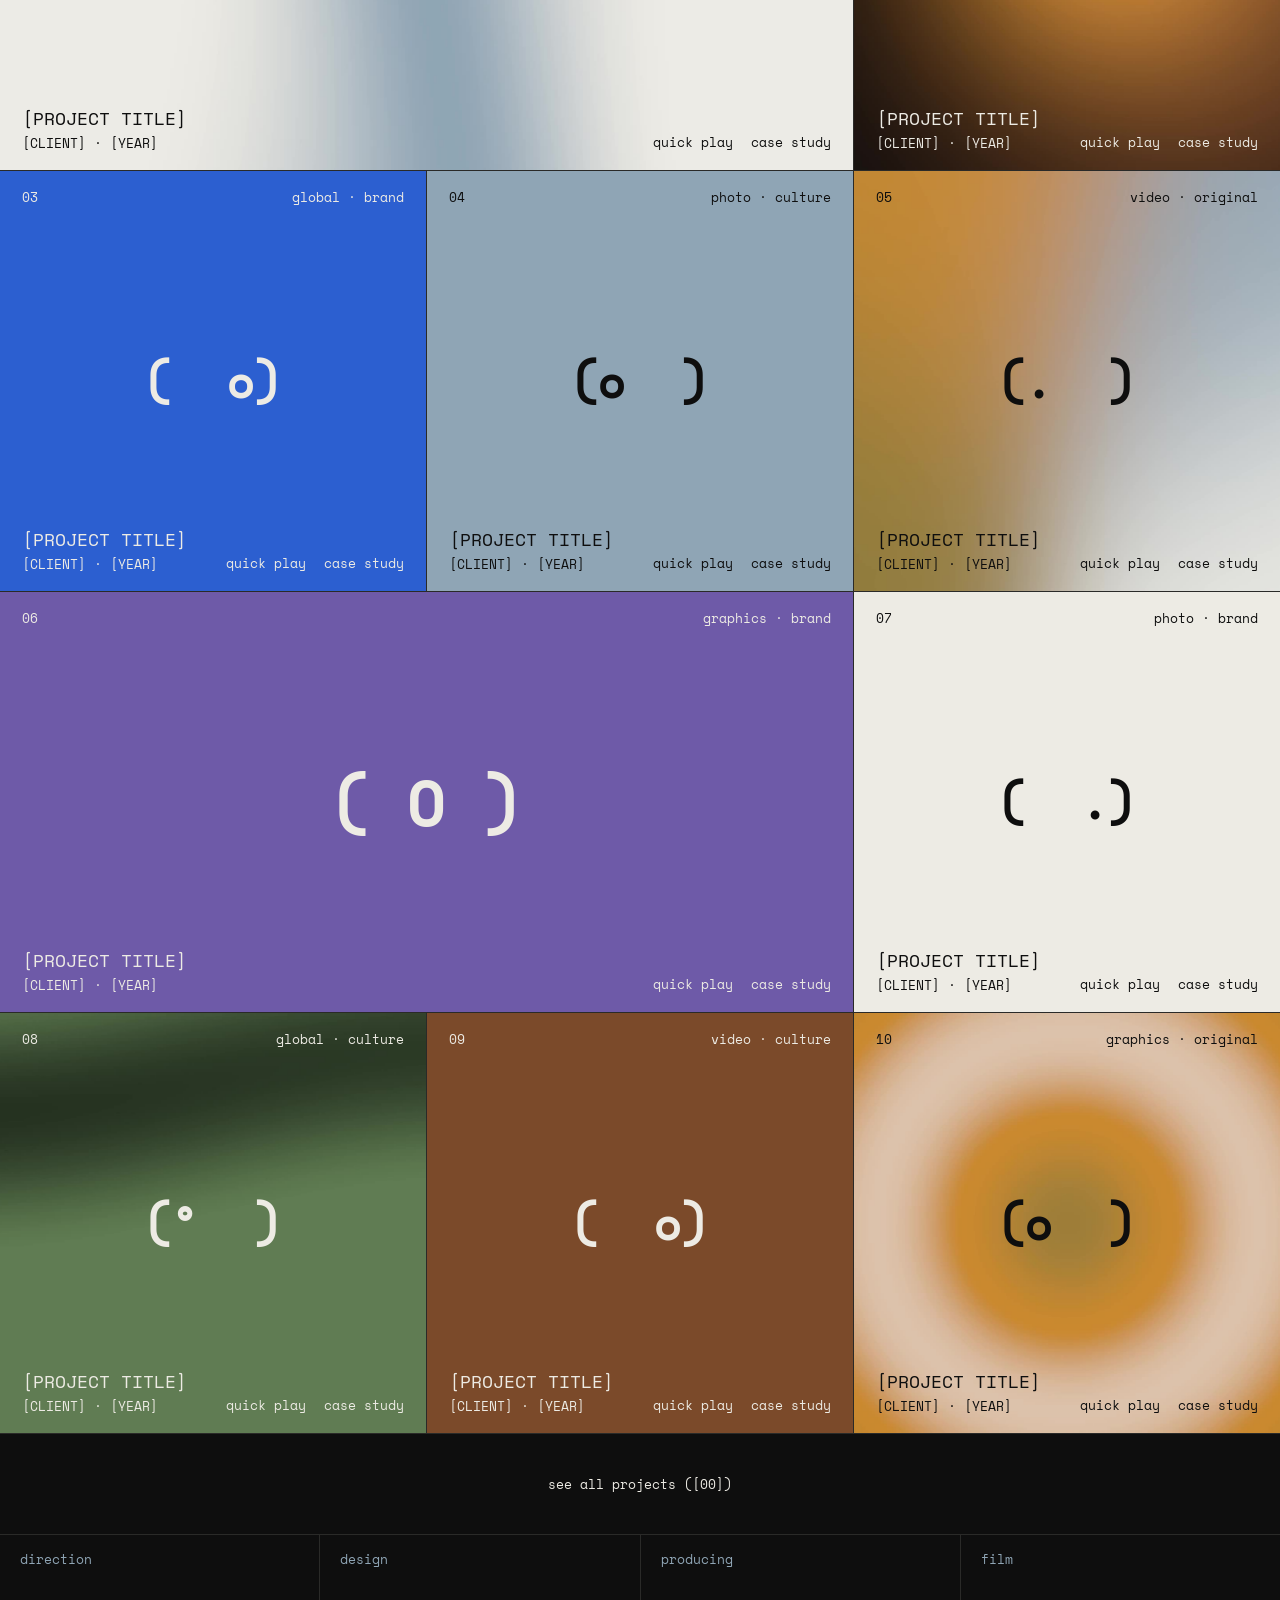
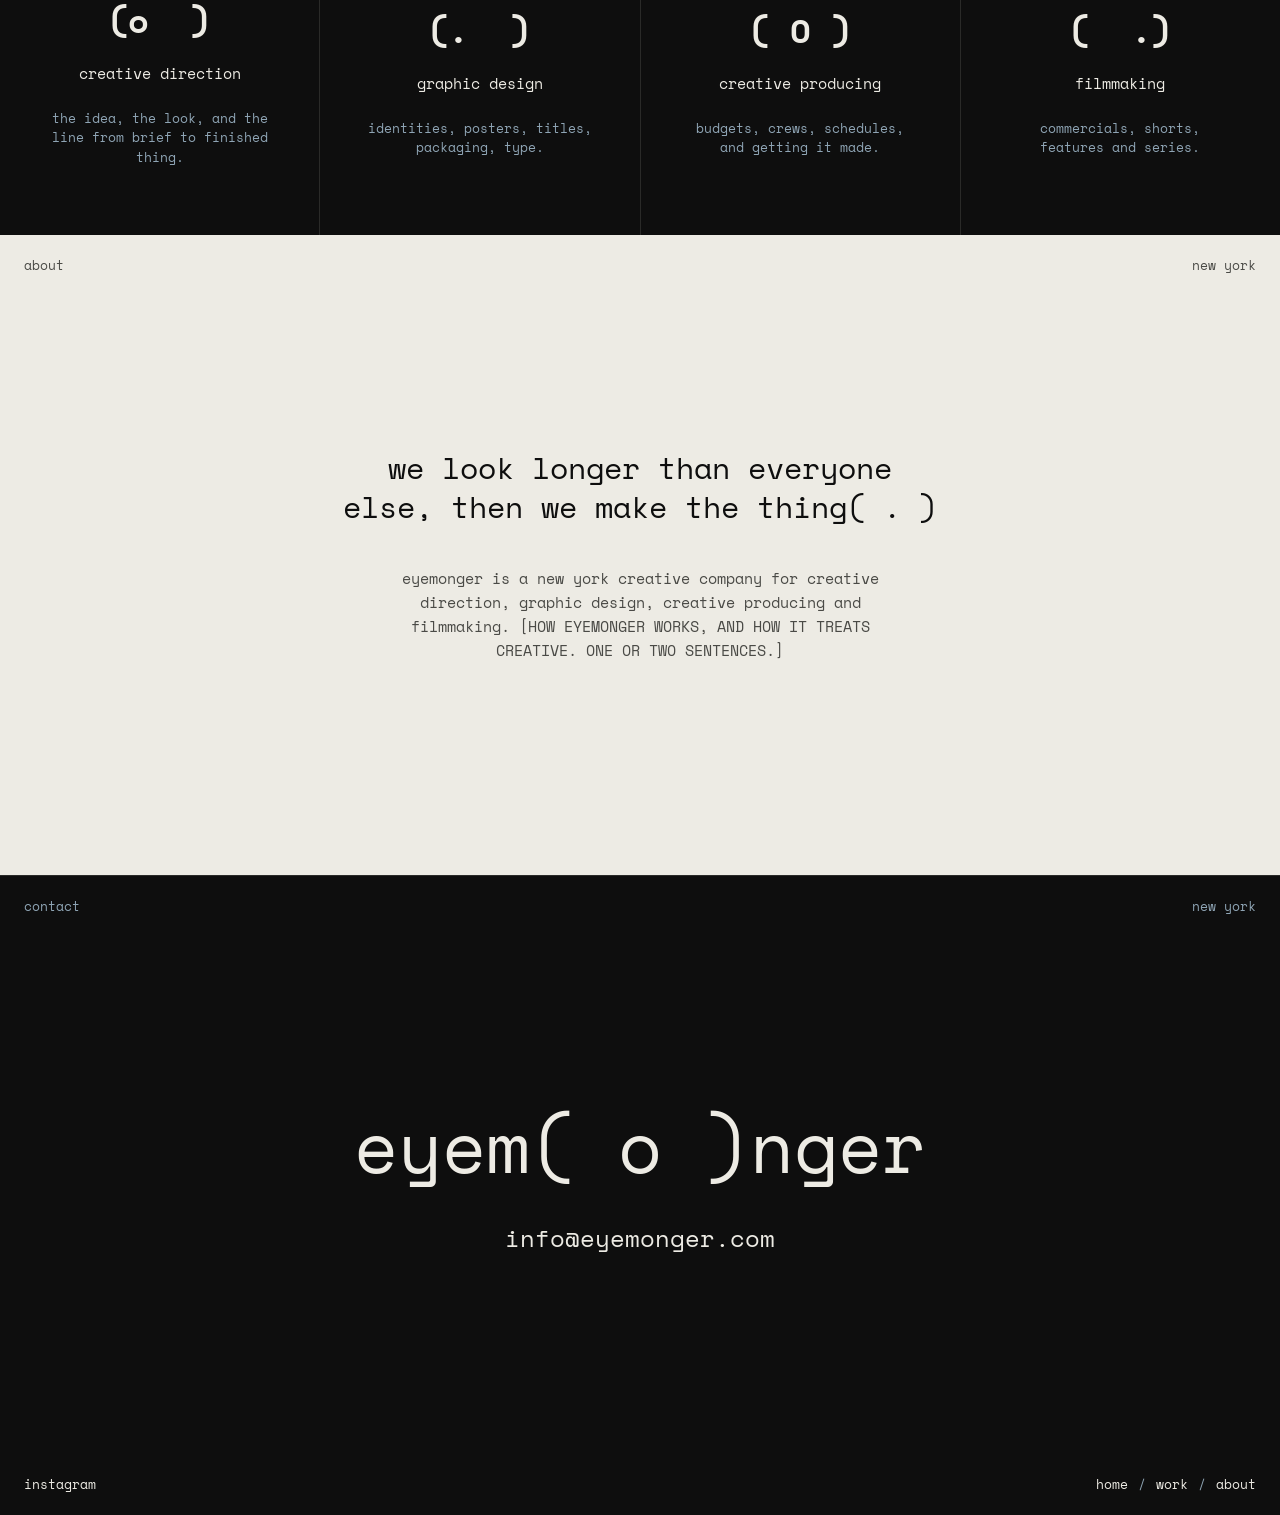
==== commit 042ef4fe: "Case study page One template (project.html#<slug>) filled from projects.js: film hero, title and fac" ====
--- a/index.html
+++ b/index.html
@@ -20,11 +20,11 @@
 <link rel="preconnect" href="https://fonts.googleapis.com">
 <link rel="preconnect" href="https://fonts.gstatic.com" crossorigin>
 <link rel="stylesheet" href="https://fonts.googleapis.com/css2?family=Space+Mono:wght@400;700&display=swap">
-<link rel="stylesheet" href="styles.css?v=8">
+<link rel="stylesheet" href="styles.css?v=9">
 </head>
-<body>
+<body data-page="home">
 <main id="top">
-  <section class="frame hero" aria-label="Eyemonger">
+  <section class="frame hero" aria-label="Eyemonger" data-first>
     <video class="bgv" src="media/loop-06-flow.mp4?v=2" poster="media/loop-06-flow.jpg?v=2" muted loop playsinline preload="auto" aria-hidden="true"></video>
     <nav class="corner tl links" aria-label="Main">
       <a href="#work">work</a><span>/</span><a href="#about">about</a><span>/</span><a href="#contact">contact</a>
@@ -89,10 +89,12 @@
 <div class="player" id="player" role="dialog" aria-modal="true" aria-label="Quick play" hidden>
   <video class="bgv" id="plVideo" muted loop playsinline aria-hidden="true" hidden></video>
   <div class="corner tl" id="plTitle">[PROJECT TITLE]</div>
-  <div class="corner tr"><button type="button" id="plClose">(close)</button></div>
+  <div class="corner tr links"><a id="plCase" href="project.html">case study</a><span>/</span><button type="button" id="plClose">(close)</button></div>
   <div class="corner bl links"><button type="button" id="plPrev">(prev)</button><span>/</span><button type="button" id="plNext">(next)</button></div>
   <div class="corner br" id="plCount">01 / 10</div>
 </div>
-<script src="main.js?v=8"></script>
+<script src="projects.js?v=9"></script>
+<script src="eyes.js?v=9"></script>
+<script src="main.js?v=9"></script>
 </body>
 </html>
--- a/styles.css
+++ b/styles.css
@@ -146,3 +146,86 @@
   .mail{font-size:18px}
   .cword{font-size:44px}
 }
+
+/* ---------- case study ---------- */
+.player a{color:inherit}
+.label{letter-spacing:.02em}
+.case-hero{position:relative;overflow:hidden;isolation:isolate;height:min(56.25vw,86vh);min-height:420px;display:flex;align-items:center;justify-content:center;background:var(--bg);color:var(--fg)}
+.case-hero .bgv{z-index:-1}
+.case-hero .corner,.case-hero .tl.links,.case-hero a{color:var(--fg)}
+.case-eye{font-size:96px}
+.case-head{display:grid;grid-template-columns:repeat(4,minmax(0,1fr));gap:24px;padding:72px var(--gut) 56px}
+.case-head .label,.copy .label{padding-top:14px}
+.case-head-main{grid-column:span 3;min-width:0}
+.case-head h1{margin:0;font-size:clamp(40px,6vw,88px);font-weight:400;line-height:1;text-wrap:balance}
+.case-line{margin:20px 0 0;font-size:15px;color:var(--stone)}
+.facts{margin:0;display:grid;grid-template-columns:repeat(4,minmax(0,1fr));border-block:1px solid var(--rule)}
+.facts div{padding:20px var(--gut) 24px;border-left:1px solid var(--rule);min-width:0}
+.facts div:first-child{border-left:0}
+.facts dt{font-size:13px;color:var(--stone);margin-bottom:10px}
+.facts dd{margin:0;font-size:15px}
+.copy{display:grid;grid-template-columns:repeat(4,minmax(0,1fr));gap:24px;padding:56px var(--gut)}
+.copy p{grid-column:span 3;margin:0;max-width:62ch;font-size:17px;line-height:1.65}
+.copy p.lede{max-width:34ch;font-size:30px;line-height:1.3;text-wrap:balance}
+.stills{display:grid;grid-template-columns:repeat(6,minmax(0,1fr));gap:1px;background:var(--rule);border-block:1px solid var(--rule);margin-top:32px}
+.still{position:relative;margin:0;overflow:hidden;isolation:isolate;display:flex;align-items:center;justify-content:center;background:var(--bg);color:var(--fg)}
+.still .bgv{z-index:-1}
+.still .corner{color:inherit;top:18px;left:20px}
+.still .eye{font-size:34px}
+.s-wide{grid-column:span 6;aspect-ratio:16/9}
+.s-wide .eye{font-size:64px}
+.s-half{grid-column:span 3;aspect-ratio:4/3}
+.s-third{grid-column:span 2;aspect-ratio:4/5}
+.bts{border-top:1px solid var(--rule);margin-top:56px}
+.bts-head{padding:28px var(--gut)}
+.bts-row{display:grid;grid-template-columns:repeat(4,minmax(0,1fr));gap:1px;background:var(--rule);border-block:1px solid var(--rule)}
+.s-bts{aspect-ratio:1/1}
+.s-bts .eye{font-size:24px}
+.quote{margin:0;padding:96px var(--gut);display:flex;flex-direction:column;align-items:center;gap:24px;text-align:center}
+.quote blockquote{margin:0}
+.quote p{margin:0;max-width:30ch;font-size:30px;line-height:1.3;text-wrap:balance}
+.quote figcaption{font-size:13px;color:var(--stone)}
+.press{display:grid;grid-template-columns:repeat(2,minmax(0,1fr));gap:24px 48px;padding:56px var(--gut);border-top:1px solid var(--rule)}
+.press h2,.credits h2{margin:0 0 18px;font-weight:400;font-size:13px;color:var(--stone)}
+.rows{list-style:none;margin:0;padding:0;border-top:1px solid var(--rule)}
+.rows li{display:grid;grid-template-columns:minmax(0,1fr) minmax(0,2fr);gap:16px;padding:14px 0;border-bottom:1px solid var(--rule);font-size:15px}
+.rows li span:first-child{color:var(--stone)}
+.credits{padding:56px var(--gut);border-top:1px solid var(--rule)}
+.credit-groups{display:grid;grid-template-columns:repeat(4,minmax(0,1fr));gap:24px}
+.credit-group h3{margin:0 0 12px;font-size:15px;font-weight:700}
+.credit-group dl{margin:0}
+.credit-group dl div{display:grid;grid-template-columns:minmax(0,1fr) minmax(0,1fr);gap:12px;padding:8px 0;border-top:1px solid var(--rule);font-size:13px}
+.credit-group dt{color:var(--stone)}
+.credit-group dd{margin:0}
+.credit-groups:not(.open) .extra{display:none}
+.more-btn{margin-top:24px;min-height:44px;font-size:13px;color:var(--paper)}
+.more-btn:hover{text-decoration:underline;text-underline-offset:4px}
+.next{position:relative;overflow:hidden;isolation:isolate;height:520px;display:flex;flex-direction:column;align-items:center;justify-content:center;gap:28px;background:var(--bg);color:var(--fg);text-decoration:none;border-top:1px solid var(--rule)}
+.next .bgv{z-index:-1}
+.next .corner{color:inherit}
+.next .eye{font-size:64px;transition:transform .25s ease}
+.next:hover{text-decoration:none}
+.next:hover .eye{transform:scale(1.18)}
+.next:hover .next-title{text-decoration:underline;text-underline-offset:8px}
+.next-title{font-size:clamp(28px,4vw,56px);line-height:1}
+@media (max-width:760px){
+  .case-hero{height:auto;aspect-ratio:4/5;min-height:0}
+  .case-eye{font-size:56px}
+  .case-head,.copy{grid-template-columns:1fr;padding-block:40px}
+  .case-head-main,.copy p{grid-column:auto}
+  .copy p.lede{font-size:22px}
+  .facts{grid-template-columns:repeat(2,minmax(0,1fr))}
+  .facts div:nth-child(3){border-left:0}
+  .facts div:nth-child(n+3){border-top:1px solid var(--rule)}
+  .s-half{grid-column:span 6}
+  .s-third{grid-column:span 3}
+  .s-third:last-child{grid-column:span 6;aspect-ratio:4/3}
+  .case-hero .tr{display:none}
+  .bts-row{grid-template-columns:repeat(2,minmax(0,1fr))}
+  .quote{padding-block:64px}
+  .quote p{font-size:22px}
+  .press{grid-template-columns:1fr}
+  .credit-groups{grid-template-columns:1fr}
+  .next{height:380px}
+  .case-hero .tl.links{flex-wrap:wrap;max-width:70%}
+}
